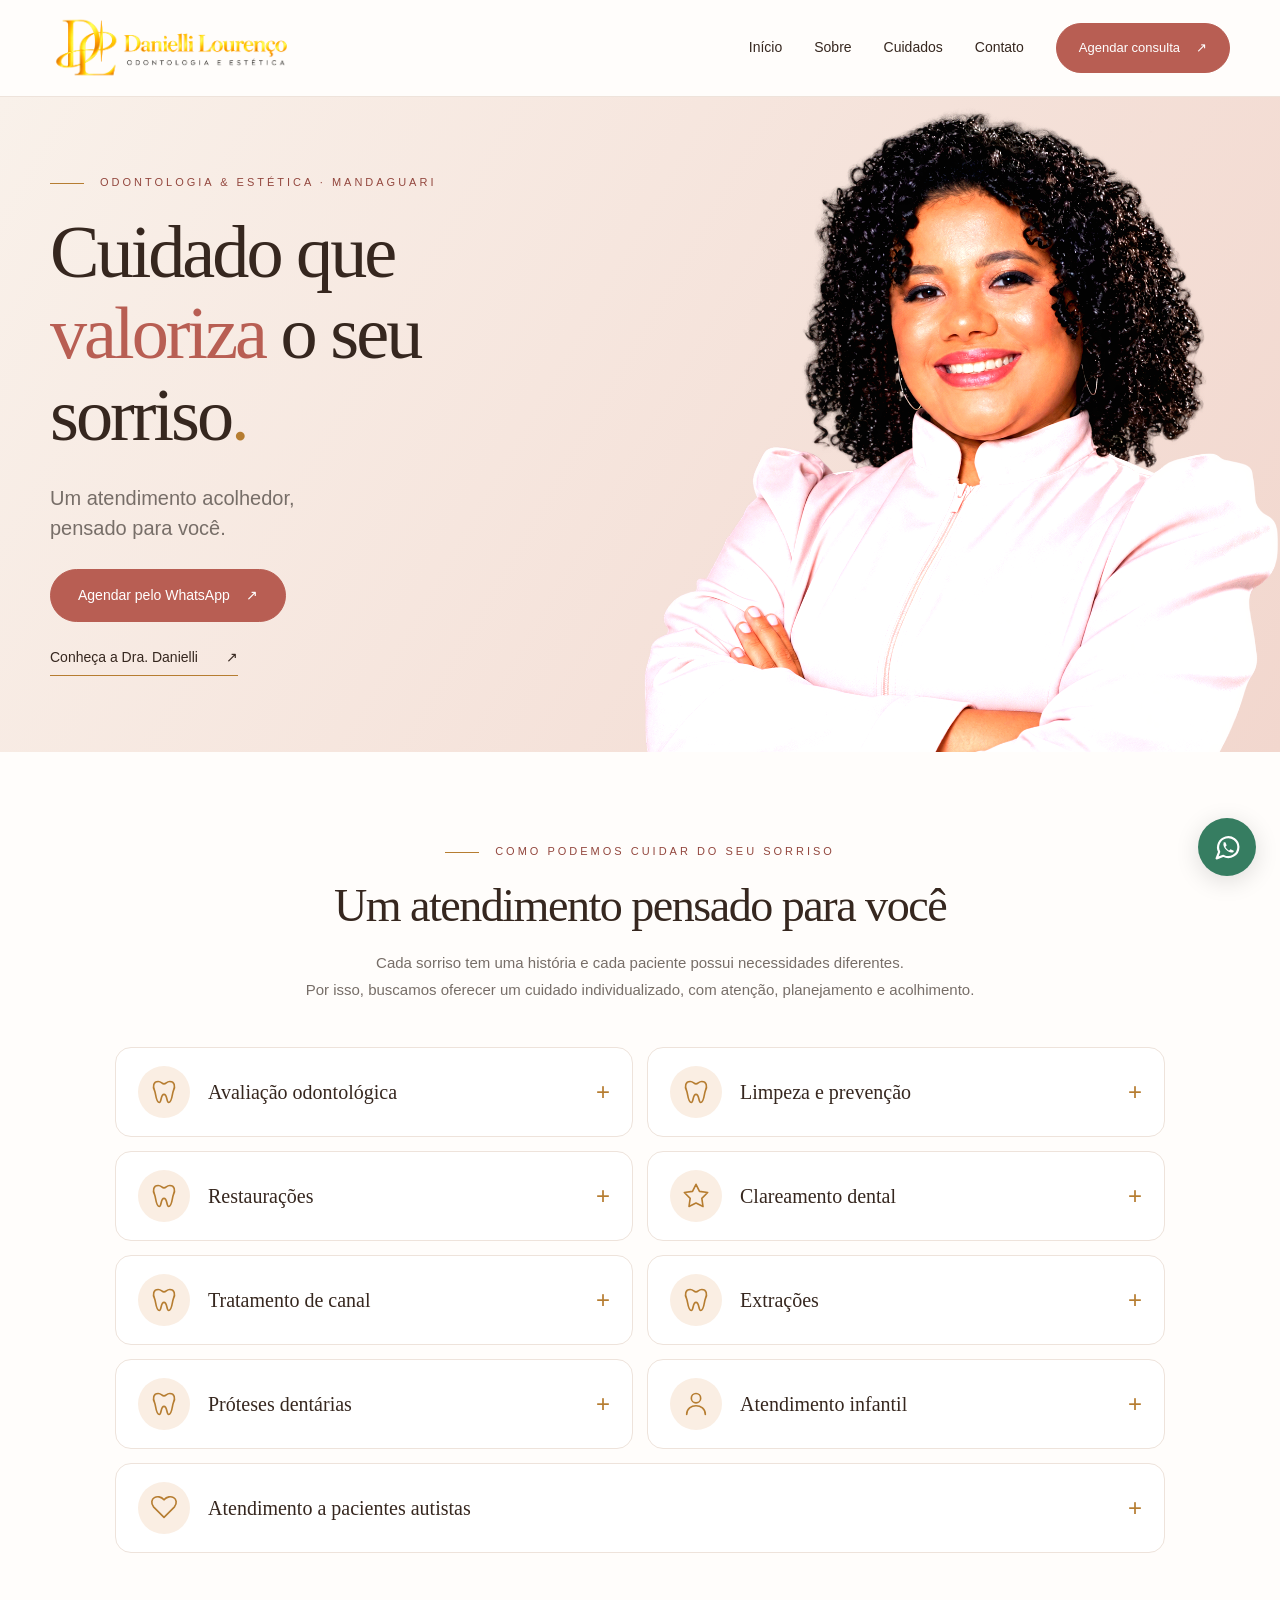
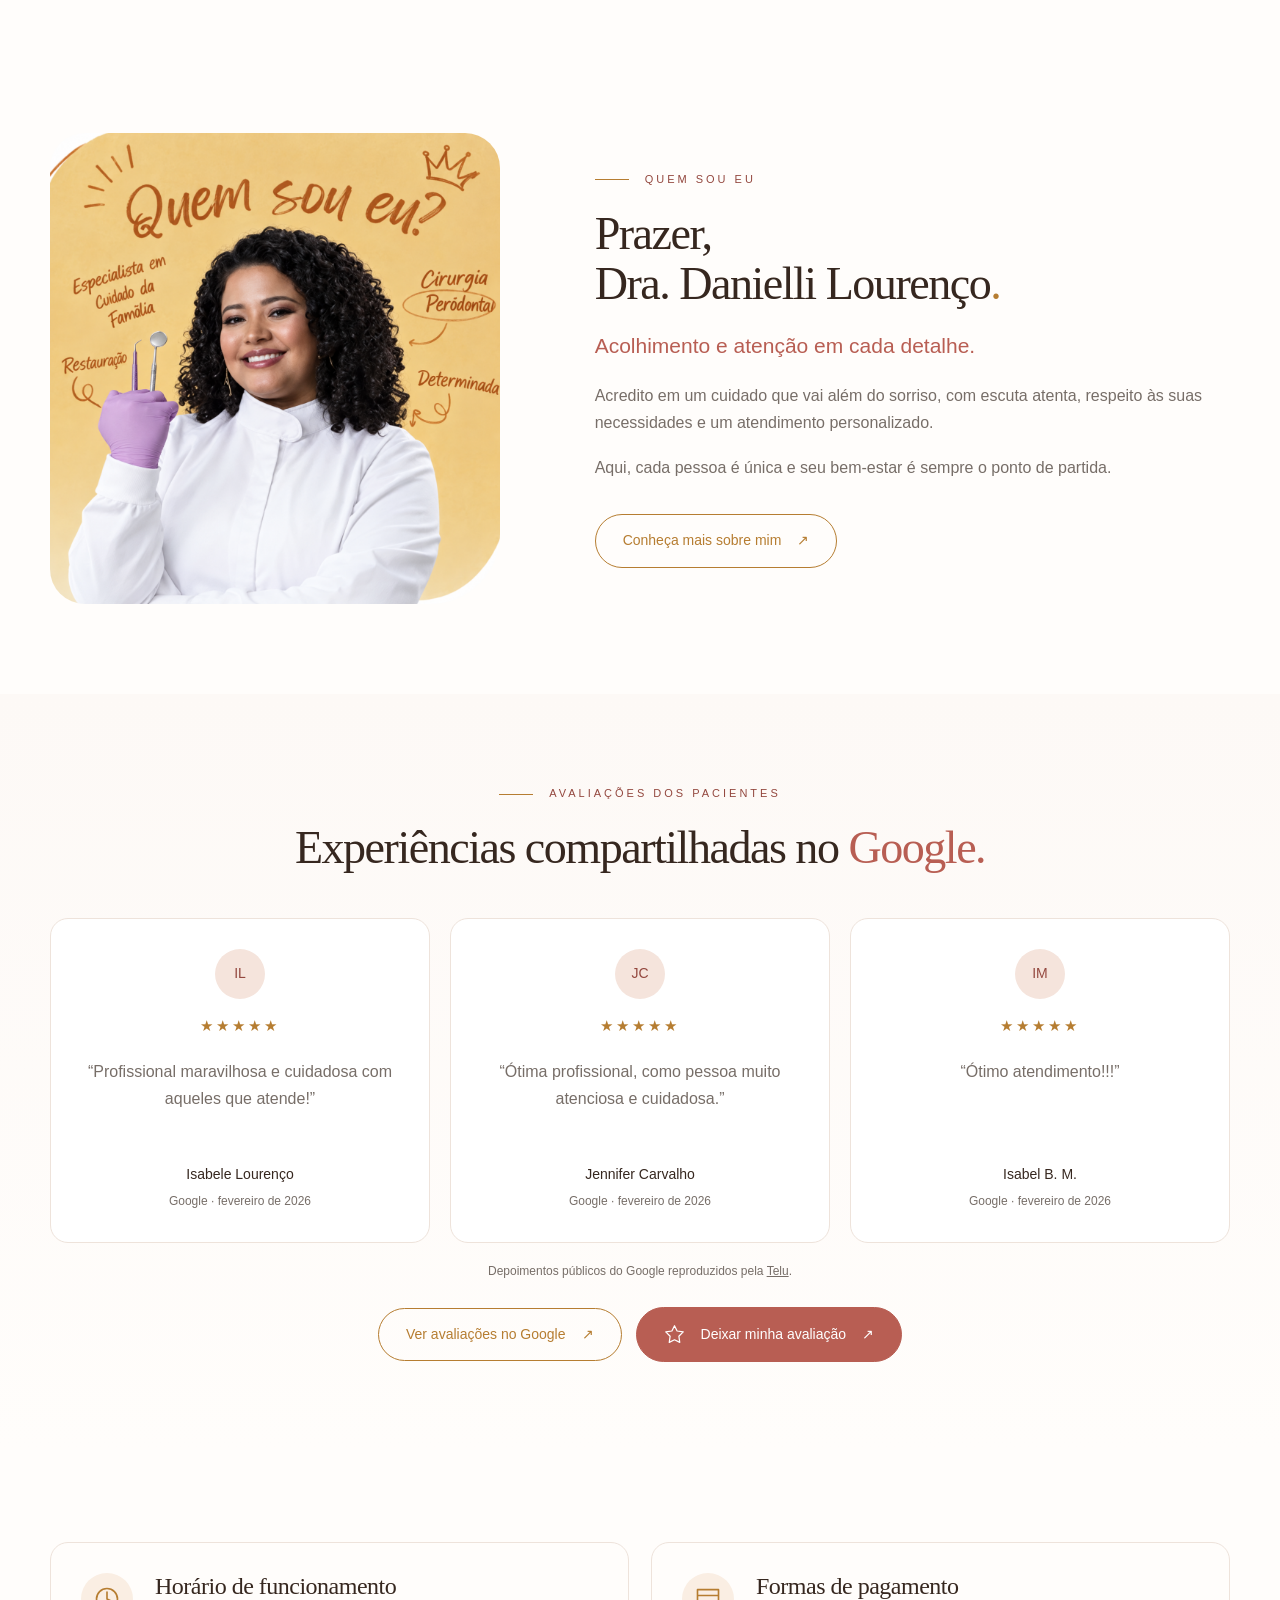
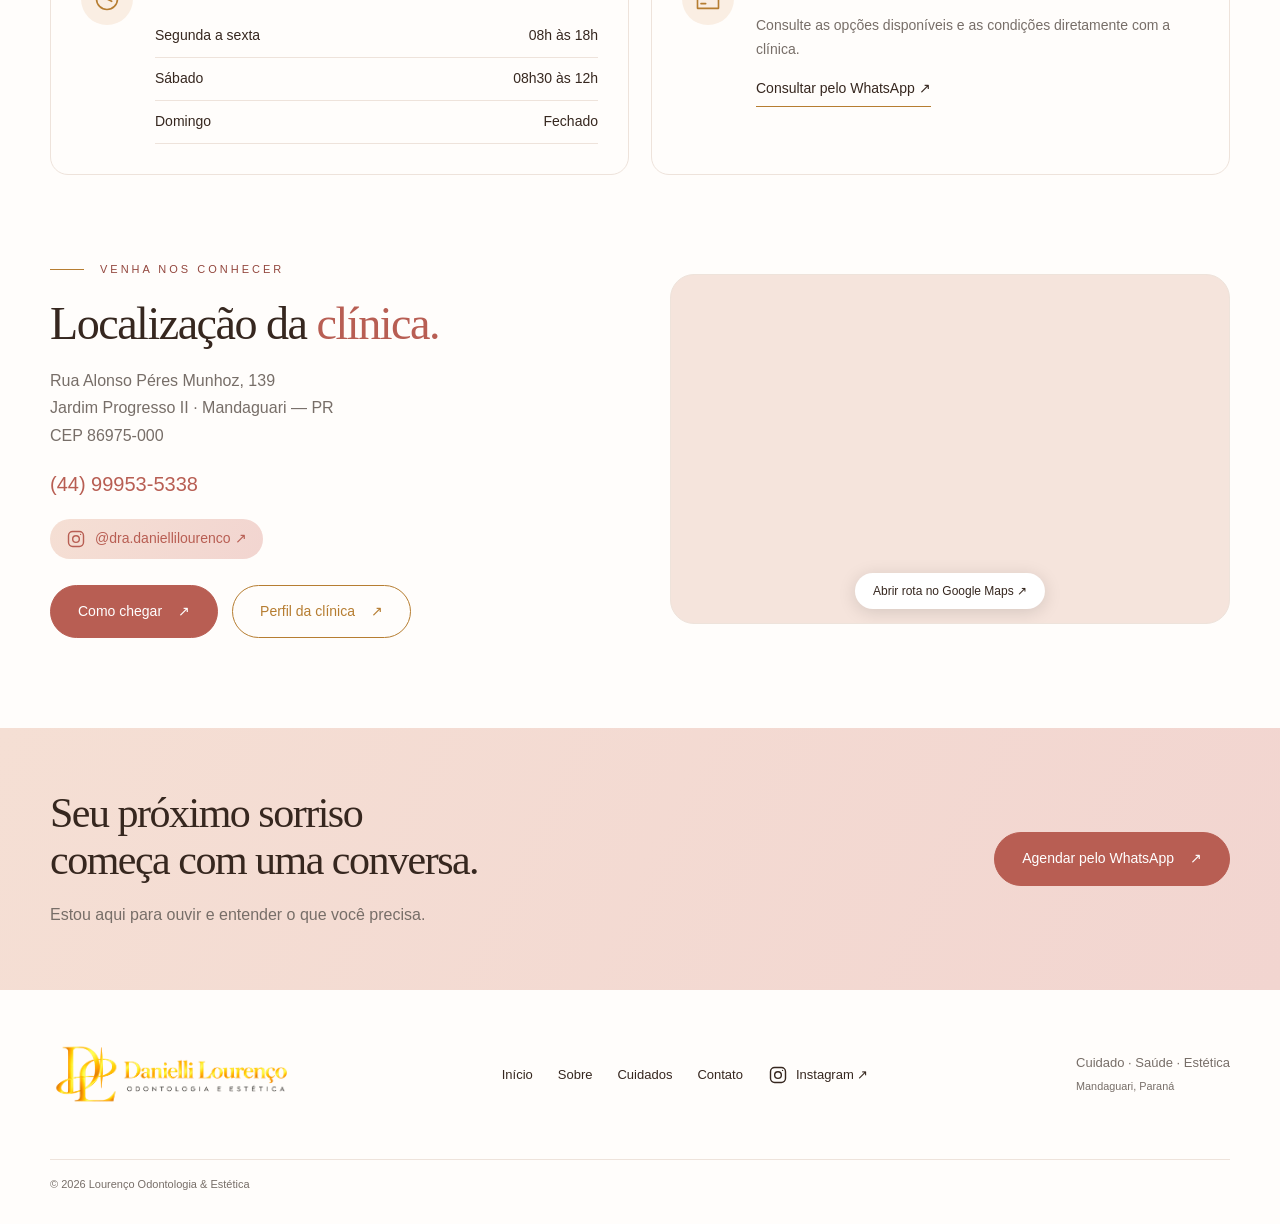
==== lourenco-odontologia/index.html @ 4a336d5f "primeiro commit" ====
<!doctype html><html lang="pt-BR"><head><meta charset="UTF-8"><meta name="viewport" content="width=device-width, initial-scale=1"><meta name="theme-color" content="#b85e53"><title>Lourenço Odontologia & Estética | Dra. Danielli — Mandaguari</title><meta name="description" content="Conheça a Dra. Danielli Lourenço e os cuidados da Lourenço Odontologia & Estética em Mandaguari. Agende sua consulta pelo WhatsApp."><link rel="icon" href="assets/logo.png"><link rel="stylesheet" href="styles.css"><script src="app.js" defer></script></head><body><a class="skip" href="#conteudo">Ir para o conteúdo</a><header class="header"><div class="container header-inner"><a class="brand" href="index.html" aria-label="Lourenço Odontologia — início"><img src="assets/logo.png" width="224" height="52" alt="Danielli Lourenço — Odontologia & Estética"></a><button class="menu-toggle" aria-label="Abrir menu" aria-expanded="false" aria-controls="nav"><span></span><span></span></button><nav id="nav" aria-label="Principal"><a aria-current=page href="index.html">Início</a><a  href="sobre.html">Sobre</a><a href="index.html#cuidados">Cuidados</a><a href="index.html#contato">Contato</a><a class="button " href="https://wa.me/5544999535338?text=Ol%C3%A1%21%20Gostaria%20de%20agendar%20uma%20consulta." target="_blank" rel="noopener noreferrer">Agendar consulta<span aria-hidden="true">↗</span></a></nav></div></header><main id="conteudo"><section class="hero"><div class="container hero-inner"><div class="hero-copy"><span class="eyebrow">Odontologia & Estética · Mandaguari</span><h1>Cuidado que<br><em>valoriza</em> o seu<br>sorriso<span class="gold">.</span></h1><p>Um atendimento acolhedor,<br>pensado para você.</p><a class="button " href="https://wa.me/5544999535338?text=Ol%C3%A1%21%20Gostaria%20de%20agendar%20uma%20consulta." target="_blank" rel="noopener noreferrer">Agendar pelo WhatsApp<span aria-hidden="true">↗</span></a><a class="text-link" href="sobre.html">Conheça a Dra. Danielli <span>↗</span></a></div><div class="hero-photo"><img src="assets/hero-vivid.png" alt="Dra. Danielli Lourenço sorrindo" width="1240" height="1272" fetchpriority="high"></div></div></section>
<section id="cuidados" class="section container"><div class="section-heading reveal"><span class="eyebrow">Como podemos cuidar do seu sorriso</span><h2>Um atendimento pensado para você</h2><p>Cada sorriso tem uma história e cada paciente possui necessidades diferentes.<br>Por isso, buscamos oferecer um cuidado individualizado, com atenção, planejamento e acolhimento.</p></div><div class="services"><details class="service reveal"><summary><span class="icon"><svg viewBox="0 0 24 24" fill="none" stroke="currentColor" stroke-width="1.4" stroke-linecap="round" stroke-linejoin="round" aria-hidden="true"><path d="M7 3C3 3 2 7 4 11c1 2 1 10 4 10 2 0 1-7 4-7s2 7 4 7c3 0 3-8 4-10 2-4 1-8-3-8-3 0-3 2-5 2S10 3 7 3Z"/></svg></span><span>Avaliação odontológica</span><span class="plus">+</span></summary><div class="service-description"><p>O primeiro passo para conhecer suas necessidades e planejar seu cuidado.</p><a href="https://wa.me/5544999535338?text=Ol%C3%A1%21%20Gostaria%20de%20agendar%20uma%20consulta." target="_blank" rel="noopener noreferrer">Conversar sobre este cuidado ↗</a></div></details><details class="service reveal"><summary><span class="icon"><svg viewBox="0 0 24 24" fill="none" stroke="currentColor" stroke-width="1.4" stroke-linecap="round" stroke-linejoin="round" aria-hidden="true"><path d="M7 3C3 3 2 7 4 11c1 2 1 10 4 10 2 0 1-7 4-7s2 7 4 7c3 0 3-8 4-10 2-4 1-8-3-8-3 0-3 2-5 2S10 3 7 3Z"/></svg></span><span>Limpeza e prevenção</span><span class="plus">+</span></summary><div class="service-description"><p>Atenção à higiene e acompanhamento da saúde bucal.</p><a href="https://wa.me/5544999535338?text=Ol%C3%A1%21%20Gostaria%20de%20agendar%20uma%20consulta." target="_blank" rel="noopener noreferrer">Conversar sobre este cuidado ↗</a></div></details><details class="service reveal"><summary><span class="icon"><svg viewBox="0 0 24 24" fill="none" stroke="currentColor" stroke-width="1.4" stroke-linecap="round" stroke-linejoin="round" aria-hidden="true"><path d="M7 3C3 3 2 7 4 11c1 2 1 10 4 10 2 0 1-7 4-7s2 7 4 7c3 0 3-8 4-10 2-4 1-8-3-8-3 0-3 2-5 2S10 3 7 3Z"/></svg></span><span>Restaurações</span><span class="plus">+</span></summary><div class="service-description"><p>Cuidado para recuperar a estrutura e a função dos dentes.</p><a href="https://wa.me/5544999535338?text=Ol%C3%A1%21%20Gostaria%20de%20agendar%20uma%20consulta." target="_blank" rel="noopener noreferrer">Conversar sobre este cuidado ↗</a></div></details><details class="service reveal"><summary><span class="icon"><svg viewBox="0 0 24 24" fill="none" stroke="currentColor" stroke-width="1.4" stroke-linecap="round" stroke-linejoin="round" aria-hidden="true"><path d="m12 2 3 6 7 1-5 5 1 7-6-3-6 3 1-7-5-5 7-1Z"/></svg></span><span>Clareamento dental</span><span class="plus">+</span></summary><div class="service-description"><p>Avaliação individual para planejar o cuidado estético do sorriso.</p><a href="https://wa.me/5544999535338?text=Ol%C3%A1%21%20Gostaria%20de%20agendar%20uma%20consulta." target="_blank" rel="noopener noreferrer">Conversar sobre este cuidado ↗</a></div></details><details class="service reveal"><summary><span class="icon"><svg viewBox="0 0 24 24" fill="none" stroke="currentColor" stroke-width="1.4" stroke-linecap="round" stroke-linejoin="round" aria-hidden="true"><path d="M7 3C3 3 2 7 4 11c1 2 1 10 4 10 2 0 1-7 4-7s2 7 4 7c3 0 3-8 4-10 2-4 1-8-3-8-3 0-3 2-5 2S10 3 7 3Z"/></svg></span><span>Tratamento de canal</span><span class="plus">+</span></summary><div class="service-description"><p>Avaliação e tratamento de acordo com as necessidades de cada dente.</p><a href="https://wa.me/5544999535338?text=Ol%C3%A1%21%20Gostaria%20de%20agendar%20uma%20consulta." target="_blank" rel="noopener noreferrer">Conversar sobre este cuidado ↗</a></div></details><details class="service reveal"><summary><span class="icon"><svg viewBox="0 0 24 24" fill="none" stroke="currentColor" stroke-width="1.4" stroke-linecap="round" stroke-linejoin="round" aria-hidden="true"><path d="M7 3C3 3 2 7 4 11c1 2 1 10 4 10 2 0 1-7 4-7s2 7 4 7c3 0 3-8 4-10 2-4 1-8-3-8-3 0-3 2-5 2S10 3 7 3Z"/></svg></span><span>Extrações</span><span class="plus">+</span></summary><div class="service-description"><p>Planejamento e orientação para os casos que precisam de extração.</p><a href="https://wa.me/5544999535338?text=Ol%C3%A1%21%20Gostaria%20de%20agendar%20uma%20consulta." target="_blank" rel="noopener noreferrer">Conversar sobre este cuidado ↗</a></div></details><details class="service reveal"><summary><span class="icon"><svg viewBox="0 0 24 24" fill="none" stroke="currentColor" stroke-width="1.4" stroke-linecap="round" stroke-linejoin="round" aria-hidden="true"><path d="M7 3C3 3 2 7 4 11c1 2 1 10 4 10 2 0 1-7 4-7s2 7 4 7c3 0 3-8 4-10 2-4 1-8-3-8-3 0-3 2-5 2S10 3 7 3Z"/></svg></span><span>Próteses dentárias</span><span class="plus">+</span></summary><div class="service-description"><p>Planejamento para recuperar função e sorriso.</p><a href="https://wa.me/5544999535338?text=Ol%C3%A1%21%20Gostaria%20de%20agendar%20uma%20consulta." target="_blank" rel="noopener noreferrer">Conversar sobre este cuidado ↗</a></div></details><details class="service reveal"><summary><span class="icon"><svg viewBox="0 0 24 24" fill="none" stroke="currentColor" stroke-width="1.4" stroke-linecap="round" stroke-linejoin="round" aria-hidden="true"><path d="M12 3a4 4 0 1 0 0 8 4 4 0 0 0 0-8ZM4 21c0-10 16-10 16 0"/></svg></span><span>Atendimento infantil</span><span class="plus">+</span></summary><div class="service-description"><p>Acolhimento e prevenção desde os primeiros cuidados.</p><a href="https://wa.me/5544999535338?text=Ol%C3%A1%21%20Gostaria%20de%20agendar%20uma%20consulta." target="_blank" rel="noopener noreferrer">Conversar sobre este cuidado ↗</a></div></details><details class="service reveal"><summary><span class="icon"><svg viewBox="0 0 24 24" fill="none" stroke="currentColor" stroke-width="1.4" stroke-linecap="round" stroke-linejoin="round" aria-hidden="true"><path d="M12 20 3 11C-2 4 7-1 12 5c5-6 14-1 9 6Z"/></svg></span><span>Atendimento a pacientes autistas</span><span class="plus">+</span></summary><div class="service-description"><p>Atendimento individualizado, respeitando necessidades e particularidades.</p><a href="https://wa.me/5544999535338?text=Ol%C3%A1%21%20Gostaria%20de%20agendar%20uma%20consulta." target="_blank" rel="noopener noreferrer">Conversar sobre este cuidado ↗</a></div></details></div></section>
<section class="section about-preview container"><div class="portrait reveal"><img src="assets/Sobre.png" alt="Dra. Danielli em jaleco branco" width="282" height="295" loading="lazy"></div><div class="reveal"><span class="eyebrow">Quem sou eu</span><h2>Prazer,<br>Dra. Danielli Lourenço<span class="gold">.</span></h2><p class="accent">Acolhimento e atenção em cada detalhe.</p><p>Acredito em um cuidado que vai além do sorriso, com escuta atenta, respeito às suas necessidades e um atendimento personalizado.</p><p>Aqui, cada pessoa é única e seu bem-estar é sempre o ponto de partida.</p><a class="button outline" href="sobre.html">Conheça mais sobre mim<span aria-hidden="true">↗</span></a></div></section>
<section class="section reviews-section"><div class="container"><div class="section-heading reveal"><span class="eyebrow">Avaliações dos pacientes</span><h2>Experiências compartilhadas no <em>Google.</em></h2></div><div class="reviews"><article class="review reveal"><span class="avatar">IL</span><div class="stars" aria-label="5 de 5 estrelas">★★★★★</div><blockquote>“Profissional maravilhosa e cuidadosa com aqueles que atende!”</blockquote><strong>Isabele Lourenço</strong><small>Google · fevereiro de 2026</small></article><article class="review reveal"><span class="avatar">JC</span><div class="stars" aria-label="5 de 5 estrelas">★★★★★</div><blockquote>“Ótima profissional, como pessoa muito atenciosa e cuidadosa.”</blockquote><strong>Jennifer Carvalho</strong><small>Google · fevereiro de 2026</small></article><article class="review reveal"><span class="avatar">IM</span><div class="stars" aria-label="5 de 5 estrelas">★★★★★</div><blockquote>“Ótimo atendimento!!!”</blockquote><strong>Isabel B. M.</strong><small>Google · fevereiro de 2026</small></article></div><p class="review-source">Depoimentos públicos do Google reproduzidos pela <a href="https://telu.app/ranking/br/saude/dentistas/mandaguari/jardim-progresso-ii/dra-danielli-lourenco-or-lourenco-odontologia-and-estetica" target="_blank" rel="noopener noreferrer">Telu</a>.</p><div class="actions centered reveal"><a class="button outline" href="https://share.google/nvGxFgw89NisVqPMQ" target="_blank" rel="noopener noreferrer">Ver avaliações no Google<span aria-hidden="true">↗</span></a><button class="button" id="review-button"><svg viewBox="0 0 24 24" fill="none" stroke="currentColor" stroke-width="1.4" stroke-linecap="round" stroke-linejoin="round" aria-hidden="true"><path d="m12 2 3 6 7 1-5 5 1 7-6-3-6 3 1-7-5-5 7-1Z"/></svg> Deixar minha avaliação <span>↗</span></button></div></div></section>
<section class="section container" id="contato"><div class="info-grid"><article class="info-card reveal"><span class="icon"><svg viewBox="0 0 24 24" fill="none" stroke="currentColor" stroke-width="1.4" stroke-linecap="round" stroke-linejoin="round" aria-hidden="true"><path d="M12 3a9 9 0 1 0 0 18 9 9 0 0 0 0-18Zm0 3v6l4 2"/></svg></span><div><h3>Horário de funcionamento</h3><dl><div><dt>Segunda a sexta</dt><dd>08h às 18h</dd></div><div><dt>Sábado</dt><dd>08h30 às 12h</dd></div><div><dt>Domingo</dt><dd>Fechado</dd></div></dl></div></article><article class="info-card reveal"><span class="icon"><svg viewBox="0 0 24 24" fill="none" stroke="currentColor" stroke-width="1.4" stroke-linecap="round" stroke-linejoin="round" aria-hidden="true"><path d="M3 4h18v16H3ZM3 9h18M6 16h4"/></svg></span><div><h3>Formas de pagamento</h3><p>Consulte as opções disponíveis e as condições diretamente com a clínica.</p><a class="text-link" href="https://wa.me/5544999535338?text=Ol%C3%A1%21%20Gostaria%20de%20agendar%20uma%20consulta." target="_blank" rel="noopener noreferrer">Consultar pelo WhatsApp ↗</a></div></article></div><div class="location"><div class="reveal"><span class="eyebrow">Venha nos conhecer</span><h2>Localização da <em>clínica.</em></h2><p>Rua Alonso Péres Munhoz, 139<br>Jardim Progresso II · Mandaguari — PR<br>CEP 86975-000</p><a class="phone" href="tel:+5544999535338">(44) 99953-5338</a><a class="text-link" href="https://www.instagram.com/dra.daniellilourenco/" target="_blank" rel="noopener noreferrer"><svg class="instagram-icon" viewBox="0 0 24 24" fill="none" stroke="currentColor" stroke-width="1.7" aria-hidden="true"><rect x="3" y="3" width="18" height="18" rx="5"/><circle cx="12" cy="12" r="4"/><circle cx="17.5" cy="6.5" r=".8" fill="currentColor" stroke="none"/></svg>@dra.daniellilourenco ↗</a><div class="actions"><a class="button " href="https://www.google.com/maps/dir/?api=1&destination=Rua%20Alonso%20P%C3%A9res%20Munhoz%2C%20139%2C%20Jardim%20Progresso%20II%2C%20Mandaguari%20PR" target="_blank" rel="noopener noreferrer">Como chegar<span aria-hidden="true">↗</span></a><a class="button outline" href="https://share.google/nvGxFgw89NisVqPMQ" target="_blank" rel="noopener noreferrer">Perfil da clínica<span aria-hidden="true">↗</span></a></div></div><div class="map reveal"><iframe title="Mapa da Lourenço Odontologia em Mandaguari" src="https://maps.google.com/maps?q=Rua%20Alonso%20P%C3%A9res%20Munhoz%2C%20139%2C%20Jardim%20Progresso%20II%2C%20Mandaguari%20PR&output=embed" loading="lazy" referrerpolicy="no-referrer-when-downgrade" allowfullscreen></iframe><a class="map-fallback" href="https://www.google.com/maps/dir/?api=1&destination=Rua%20Alonso%20P%C3%A9res%20Munhoz%2C%20139%2C%20Jardim%20Progresso%20II%2C%20Mandaguari%20PR" target="_blank" rel="noopener noreferrer">Abrir rota no Google Maps ↗</a></div></div></section><section class="cta"><div class="container reveal"><div><h2>Seu próximo sorriso<br>começa com uma conversa.</h2><p>Estou aqui para ouvir e entender o que você precisa.</p></div><div class="actions"><a class="button " href="https://wa.me/5544999535338?text=Ol%C3%A1%21%20Gostaria%20de%20agendar%20uma%20consulta." target="_blank" rel="noopener noreferrer">Agendar pelo WhatsApp<span aria-hidden="true">↗</span></a></div></div></section></main><footer><div class="container footer-inner"><a class="brand" href="index.html" aria-label="Lourenço Odontologia — início"><img src="assets/logo.png" width="224" height="52" alt="Danielli Lourenço — Odontologia & Estética"></a><div><a href="index.html">Início</a><a href="sobre.html">Sobre</a><a href="index.html#cuidados">Cuidados</a><a href="index.html#contato">Contato</a><a href="https://www.instagram.com/dra.daniellilourenco/" target="_blank" rel="noopener noreferrer" aria-label="Instagram da Dra. Danielli Lourenço"><svg class="instagram-icon" viewBox="0 0 24 24" fill="none" stroke="currentColor" stroke-width="1.7" aria-hidden="true"><rect x="3" y="3" width="18" height="18" rx="5"/><circle cx="12" cy="12" r="4"/><circle cx="17.5" cy="6.5" r=".8" fill="currentColor" stroke="none"/></svg>Instagram ↗</a></div><p>Cuidado · Saúde · Estética<br><small>Mandaguari, Paraná</small></p></div><div class="container copyright">© 2026 Lourenço Odontologia & Estética</div></footer><a class="floating-wa" href="https://wa.me/5544999535338?text=Ol%C3%A1%21%20Gostaria%20de%20agendar%20uma%20consulta." target="_blank" rel="noopener noreferrer" aria-label="Conversar pelo WhatsApp"><svg viewBox="0 0 24 24" fill="none" stroke="currentColor" stroke-width="1.8" stroke-linecap="round" stroke-linejoin="round" aria-hidden="true"><path d="M21 11.5a8.4 8.4 0 0 1-12.4 7.4L3 21l2.1-5.4A8.4 8.4 0 1 1 21 11.5Z"/><path d="M8.5 8.2c.2-.5.5-.6.8-.6h.6c.2 0 .4.1.5.4l.8 1.9c.1.2.1.4-.1.6l-.6.7c-.2.2-.2.4-.1.6.6 1.1 1.5 2 2.6 2.6.2.1.4.1.6-.1l.7-.6c.2-.2.4-.2.6-.1l1.9.8c.3.1.4.3.4.5 0 .3-.1.8-.6 1-.5.3-1.4.4-2.3.1-1-.3-2.2-.9-3.4-2.1-1.2-1.2-1.8-2.4-2.1-3.4-.3-.9-.2-1.8.1-2.3Z" fill="currentColor" stroke="none"/></svg></a><dialog id="lightbox"><button class="close" aria-label="Fechar imagem">×</button><img alt=""><p></p></dialog><dialog id="review-dialog"><button class="close" aria-label="Fechar">×</button><span class="eyebrow">Sua opinião importa</span><h2>Como foi seu atendimento?</h2><p>Abra o perfil da clínica no Google e selecione <strong>“Avaliar”</strong> para escolher as estrelas e escrever seu comentário.</p><a class="button " href="https://share.google/nvGxFgw89NisVqPMQ" target="_blank" rel="noopener noreferrer">Abrir perfil no Google<span aria-hidden="true">↗</span></a><p class="small">O Google poderá pedir que você entre na sua conta.</p></dialog></body></html>
---- lourenco-odontologia/styles.css ----
:root{--paper:#fffdfb;--ink:#36271f;--muted:#776e68;--rose:#b85e53;--rose-dark:#93473e;--gold:#b67d31;--line:#eee3db;--blush:#f5e4dc;--serif:Georgia,'Times New Roman',serif}*{box-sizing:border-box}html{scroll-behavior:smooth;scroll-padding-top:110px}body{margin:0;background:var(--paper);color:var(--ink);font-family:Arial,Helvetica,sans-serif;line-height:1.7}body.locked{overflow:hidden}img{display:block;max-width:100%}a{color:inherit;text-decoration:none}button{font:inherit;color:inherit;cursor:pointer}button,a{-webkit-tap-highlight-color:transparent}button:focus-visible,a:focus-visible,summary:focus-visible{outline:3px solid var(--gold);outline-offset:5px}h1,h2,h3,p{margin:0}h1,h2,h3{font-family:var(--serif);font-weight:400;line-height:1.1}h1{font-size:clamp(45px,5.8vw,82px);letter-spacing:-3px}h2{font-size:clamp(32px,3.6vw,49px);letter-spacing:-1.5px}h3{font-size:25px;letter-spacing:-.5px}p{color:var(--muted);margin:18px 0}em{font-style:normal;color:var(--rose)}.gold{color:var(--gold)}.container{width:min(1180px,calc(100% - 80px));margin:auto}.section{padding-top:90px;padding-bottom:90px}.header{position:sticky;top:0;z-index:30;background:rgba(255,253,251,.97);border-bottom:1px solid var(--line)}.header-inner{display:flex;align-items:center;justify-content:space-between;min-height:96px;gap:24px}.brand{flex-shrink:0}.brand img{width:244px;height:auto;filter:saturate(1.45)contrast(1.12)brightness(1.08)}.header nav{display:flex;align-items:center;gap:32px;font-size:14px}.header nav>a:not(.button){position:relative;padding:10px 0}.header nav>a[aria-current]:after{content:'';position:absolute;bottom:0;left:0;right:0;height:2px;background:var(--gold)}.header .button{padding:12px 22px;font-size:13px}.menu-toggle{display:none}.button{display:inline-flex;align-items:center;justify-content:center;gap:16px;background:var(--rose);border:1px solid var(--rose);color:white;border-radius:100px;padding:16px 27px;font-size:14px;line-height:1.4;transition:background .25s,transform .25s,box-shadow .25s;text-align:center;min-height:50px}.button:hover{background:var(--rose-dark);transform:translateY(-3px);box-shadow:0 8px 20px #93473e20}.button.outline{color:var(--gold);background:transparent;border-color:var(--gold)}.button.outline:hover{background:#f8eee5}.button svg{width:21px;height:21px}.eyebrow{display:block;color:var(--rose-dark);font-size:11px;text-transform:uppercase;letter-spacing:3px;font-weight:500;margin-bottom:20px}.eyebrow:before{content:'';display:inline-block;width:34px;height:1px;background:var(--gold);vertical-align:middle;margin-right:16px}.hero{background:linear-gradient(120deg,#f9f1ea,#f2d7ce);overflow:hidden}.hero-inner{display:grid;grid-template-columns:1fr 1fr;align-items:center;min-height:620px}.hero-copy{padding:65px 0;position:relative;z-index:1}.hero-copy p{font-size:20px;line-height:1.5;margin:26px 0}.hero-photo{align-self:stretch;display:flex;align-items:flex-end;margin-right:-50px}.hero-photo img{width:100%;height:100%;object-fit:cover;object-position:center;mix-blend-mode:normal;filter:saturate(1.38)contrast(1.16)brightness(1.12)}.text-link{display:block;width:fit-content;font-size:14px;margin-top:24px;padding-bottom:5px;border-bottom:1px solid var(--gold)}.text-link span{margin-left:24px}.section-heading{text-align:center;max-width:850px;margin:0 auto 44px}.section-heading p{font-size:15px;line-height:1.8}.services{display:grid;grid-template-columns:1fr 1fr;gap:14px;max-width:1050px;margin:auto}.service{border:1px solid var(--line);border-radius:16px;background:#fff;transition:border-color .25s,box-shadow .25s}.service:last-child{grid-column:1/-1}.service:hover{border-color:#d9b58d;box-shadow:0 8px 22px #78533c09}.service summary{list-style:none;display:flex;align-items:center;gap:18px;padding:18px 22px;cursor:pointer;font-family:var(--serif);font-size:20px;line-height:1.4}.service summary::-webkit-details-marker{display:none}.icon{display:inline-flex;align-items:center;justify-content:center;background:#faeee3;color:var(--gold);width:52px;height:52px;border-radius:50%;flex-shrink:0}.icon svg{width:28px;height:28px}.plus{margin-left:auto;color:var(--gold);font:24px Arial}.service[open] .plus{transform:rotate(45deg)}.service-description{padding:0 24px 22px 92px;font-size:14px}.service-description p{margin:0 0 12px}.service-description a{color:var(--rose);text-decoration:underline}.about-preview{display:grid;grid-template-columns:.85fr 1.15fr;align-items:center;gap:75px}.about-preview p{font-size:16px}.about-preview .accent{color:var(--rose);font-size:21px}.portrait{border-radius:35px 35px 70px 35px;overflow:hidden;max-width:450px;background:#e7c786}.portrait img{width:100%;height:auto}.about-preview .button{margin-top:15px}.reviews-section{background:linear-gradient(#fdf9f6,#fffdfb)}.reviews{display:grid;grid-template-columns:repeat(3,1fr);gap:20px}.review{border:1px solid var(--line);background:#fff;border-radius:18px;padding:30px;text-align:center}.avatar{display:flex;align-items:center;justify-content:center;margin:0 auto 14px;background:var(--blush);color:var(--rose-dark);width:50px;height:50px;border-radius:50%;font-size:14px}.stars{color:var(--gold);letter-spacing:3px;font-size:15px}.review blockquote{font-size:16px;color:var(--muted);margin:20px 0;min-height:82px}.review strong{font-size:14px;font-weight:500}.review small{display:block;color:var(--muted);font-size:12px;margin-top:4px}.review-source{text-align:center;font-size:12px}.review-source a{text-decoration:underline}.actions{display:flex;align-items:center;gap:14px;flex-wrap:wrap;margin-top:26px}.centered{justify-content:center}.info-grid{display:grid;grid-template-columns:1fr 1fr;gap:22px;margin-bottom:85px}.info-card{display:flex;align-items:flex-start;gap:22px;padding:30px;border:1px solid var(--line);border-radius:18px}.info-card>div{flex:1}.info-card h3{font-size:24px}.info-card p{font-size:14px;margin:15px 0}.info-card dl{margin:16px 0 0;font-size:14px}.info-card dl>div{display:flex;justify-content:space-between;gap:12px;border-bottom:1px solid var(--line);padding:9px 0}.info-card dd{margin:0}.info-card .text-link{margin-top:12px}.location{display:grid;grid-template-columns:1fr 1fr;align-items:center;gap:60px}.location p{font-size:16px}.phone{color:var(--rose);font-size:20px}.map{height:350px;border-radius:24px;overflow:hidden;position:relative;background:var(--blush);border:1px solid var(--line)}.map iframe{border:0;width:100%;height:100%}.map-fallback{position:absolute;bottom:14px;left:50%;transform:translateX(-50%);background:#fff;padding:8px 18px;font-size:12px;border-radius:100px;white-space:nowrap;box-shadow:0 3px 18px #0002}.cta{background:linear-gradient(115deg,#f5dfd4,#f2d5d0);padding:62px 0}.cta>.container{display:flex;justify-content:space-between;align-items:center;gap:40px}.cta h2{font-size:42px}.cta p{margin-bottom:0}.cta .actions{margin-top:0;flex-shrink:0}.footer-inner{display:flex;align-items:center;justify-content:space-between;gap:30px;padding:44px 0}.footer-inner>div{display:flex;gap:25px;font-size:13px}.footer-inner p{font-size:13px}.copyright{font-size:11px;color:var(--muted);padding:15px 0 30px;border-top:1px solid var(--line)}.floating-wa{position:fixed;right:24px;bottom:24px;z-index:25;display:flex;align-items:center;justify-content:center;width:58px;height:58px;background:#367d61;color:#fff;border-radius:50%;box-shadow:0 5px 24px #0002;transition:transform .25s}.floating-wa:hover{transform:translateY(-4px)}.floating-wa svg{width:29px;height:29px}.about-title{background:linear-gradient(115deg,#fbf6ef,#f6e3da);padding:34px 0 50px}.breadcrumb{display:flex;gap:15px;font-size:12px;color:var(--muted);margin-bottom:34px}.about-title h1{font-size:clamp(44px,5.3vw,73px)}.values{display:grid;grid-template-columns:repeat(3,1fr);gap:20px;margin-top:60px}.value{padding:30px;border:1px solid var(--line);border-radius:16px}.value h3{margin-top:18px;font-size:28px}.value p{font-size:15px;margin-bottom:0}.gallery-section{background:#fcf7f2}.gallery{display:grid;grid-template-columns:repeat(3,1fr);gap:22px}.photo-card{border:0;background:#f6eee8;box-shadow:0 8px 30px #5c372b09;border-radius:17px;overflow:hidden;padding:0;text-align:left;transition:transform .3s,box-shadow .3s}.photo-card:hover{transform:translateY(-6px);box-shadow:0 14px 30px #5c372b09}.photo-card img{display:block;width:100%;height:280px;object-fit:cover;filter:saturate(1.18)contrast(1.06)brightness(1.04);background:#f4e7dd;transition:transform .55s ease}.photo-card:last-child img{object-fit:contain;background:#966630}.photo-card>span{display:flex;align-items:center;justify-content:space-between;padding:20px;font-family:var(--serif);font-size:23px}.photo-card>span>span{color:var(--gold)}.statement{display:flex;align-items:center;gap:30px;border-radius:18px;background:#f7ece3;padding:30px;margin-top:30px}.statement p{font:24px/1.5 var(--serif);margin:0;color:var(--ink)}.closing-quote{font:italic 28px/1.5 var(--serif);text-align:center;margin:45px 0 0;color:var(--ink)}dialog{border:1px solid var(--line);padding:42px;border-radius:24px;max-width:min(560px,calc(100% - 32px));max-height:90dvh;overflow:auto;color:var(--ink);background:var(--paper)}dialog::backdrop{background:#211914bd;backdrop-filter:blur(5px)}dialog .close{position:absolute;right:12px;top:8px;border:0;background:transparent;font-size:30px;width:40px;height:40px}dialog h2{font-size:34px}.small{font-size:12px}#lightbox{max-width:min(900px,calc(100% - 32px));padding:45px 20px 15px}#lightbox img{max-height:72dvh;object-fit:contain;margin:auto}#lightbox p{text-align:center;margin:12px 0}.skip{position:fixed;left:20px;top:-100px;background:white;z-index:100;padding:10px}.skip:focus{top:10px}.reveal{opacity:1;transform:none}.motion .reveal:not(.visible){opacity:0;transform:translateY(22px)}.motion .reveal{transition:opacity .7s ease,transform .7s ease}.motion .reveal.visible{opacity:1;transform:none}
@media(min-width:1400px){.hero-photo{margin-right:-100px}}@media(max-width:1050px){.container{width:calc(100% - 48px)}.header nav{gap:18px}.brand img{width:210px}.header .button{padding:12px 17px}.hero-inner{min-height:530px}h1{letter-spacing:-2px}.hero-photo{margin-right:-24px}.about-preview{gap:40px}.cta>.container{flex-direction:column;align-items:flex-start}.gallery{gap:16px}.photo-card img{height:260px}.photo-card>span{font-size:20px}.info-card{padding:24px;gap:16px}.location{gap:35px}.footer-inner{flex-wrap:wrap}.section{padding-top:65px;padding-bottom:65px}}@media(max-width:780px){.header-inner{min-height:80px}.menu-toggle{display:flex;flex-direction:column;justify-content:center;gap:7px;background:none;border:1px solid var(--line);border-radius:50%;width:44px;height:44px;align-items:center;z-index:32}.menu-toggle span{width:19px;height:1.5px;background:var(--ink);transition:transform .25s}.menu-toggle[aria-expanded=true] span:first-child{transform:translateY(4px) rotate(45deg)}.menu-toggle[aria-expanded=true] span:last-child{transform:translateY(-4px) rotate(-45deg)}.header nav{display:none;position:absolute;top:100%;left:0;width:100%;background:var(--paper);padding:24px;box-shadow:0 18px 30px #0001;flex-direction:column;align-items:stretch;gap:10px}.header nav.open{display:flex}.header nav>a{text-align:center}.hero-inner{grid-template-columns:1fr 1fr;min-height:480px}.hero-copy{padding:45px 0}h1{font-size:49px}.hero-copy .eyebrow{font-size:9px;letter-spacing:1.5px}.hero-copy p{font-size:17px}.hero-copy .button{padding:14px 18px;font-size:12px}.hero-photo img{object-position:58% center}.service summary{font-size:17px;padding:15px;gap:12px}.icon{width:44px;height:44px}.icon svg{width:25px;height:25px}.service-description{padding-left:22px}.reviews{grid-template-columns:1fr}.review{display:grid;grid-template-columns:55px 1fr;column-gap:18px;text-align:left;padding:24px}.review .avatar{grid-row:1/5;margin:0}.review blockquote{min-height:0;margin:10px 0}.info-grid{grid-template-columns:1fr;margin-bottom:55px}.location{grid-template-columns:1fr}.about-preview{gap:30px}.about-preview h2{font-size:32px}.about-preview p{font-size:14px}.values{gap:12px}.value{padding:20px}.value h3{font-size:23px}.value p{font-size:13px}.gallery{grid-template-columns:1fr 1fr}.photo-card:last-child{grid-column:1/-1;width:calc(50% - 8px);justify-self:center}.photo-card img{height:290px}.statement p{font-size:20px}.closing-quote{font-size:24px}.cta h2{font-size:36px}}@media(max-width:540px){.container{width:calc(100% - 36px)}.brand img{width:205px}.hero-inner{display:flex;flex-direction:column;align-items:stretch}.hero-copy{padding:42px 0 30px}.hero-copy h1{font-size:57px;letter-spacing:-2.5px}.hero-copy h1 br:last-of-type{display:none}.hero-photo{margin:0 -18px;height:330px}.hero-photo img{object-fit:cover;object-position:center 24%;mix-blend-mode:normal}.hero-copy .button{font-size:14px;padding:16px 24px}.hero-copy p br{display:none}.hero-copy .eyebrow{font-size:9px;letter-spacing:1.5px}.section{padding-top:52px;padding-bottom:52px}.section-heading{margin-bottom:28px}.section-heading h2{font-size:33px}.section-heading p{font-size:14px}.section-heading p br{display:none}.eyebrow{font-size:9px;letter-spacing:2px}.eyebrow:before{width:22px;margin-right:10px}.services{grid-template-columns:1fr;gap:10px}.service:last-child{grid-column:auto}.service summary{font-size:19px}.about-preview{grid-template-columns:1fr;gap:30px}.portrait{max-width:340px;width:100%;margin:auto}.about-preview h2{font-size:37px}.about-preview p{font-size:15px}.about-preview .accent{font-size:19px}.actions{gap:12px}.centered .button{width:100%}.info-card{padding:22px 18px;gap:14px}.info-card h3{font-size:22px}.info-card dt,.info-card dd{font-size:13px}.location h2{font-size:36px}.map{height:300px}.location .actions .button{font-size:13px;padding:14px 21px}.cta{padding:42px 0}.cta h2{font-size:34px}.cta>.container{gap:25px}.cta .actions{width:100%;align-items:stretch;flex-direction:column}.footer-inner{gap:20px;padding:32px 0;flex-direction:column;align-items:flex-start}.footer-inner>div{gap:24px}.footer-inner p{margin:0}.floating-wa{width:52px;height:52px;right:16px;bottom:16px}.about-title{padding-top:25px;padding-bottom:35px}.about-title h1{font-size:43px;letter-spacing:-1.8px}.breadcrumb{margin-bottom:25px}.values{grid-template-columns:1fr;margin-top:35px}.value{display:grid;grid-template-columns:45px 1fr;gap:12px 18px}.value .icon{grid-row:1/3}.value h3{margin:0;font-size:24px}.value p{margin:0;font-size:14px}.gallery{grid-template-columns:1fr;gap:22px}.photo-card:last-child{grid-column:auto;width:100%}.photo-card img{height:340px}.photo-card:last-child img{height:auto;aspect-ratio:1.07;object-fit:contain}.statement{padding:24px;gap:18px;align-items:flex-start}.statement p{font-size:18px}.closing-quote{font-size:22px}.photo-card>span{font-size:23px}dialog{padding:42px 24px 24px}dialog h2{font-size:30px}}
@media(prefers-reduced-motion:reduce){html{scroll-behavior:auto}*,*:before,*:after{transition:none!important;animation:none!important}.motion .reveal:not(.visible){opacity:1;transform:none}}

.footer-inner>div{flex-wrap:wrap}

/* Interações de navegação e cartões */
.header nav>a:not(.button):after{content:'';position:absolute;bottom:0;left:0;right:auto;width:100%;height:2px;background:var(--gold);transform:scaleX(0);transform-origin:left;transition:transform .28s ease}
.header nav>a[aria-current]:after{transform:scaleX(0)}
.header nav>a:not(.button):hover:after,.header nav>a:not(.button):focus-visible:after{transform:scaleX(1)}
.service,.review,.value,.info-card,.photo-card{transition:transform .35s ease,box-shadow .35s ease,border-color .35s ease}
.service .icon,.value .icon,.info-card .icon{transition:transform .35s ease,background .35s ease}
.instagram-icon{width:20px;height:20px;vertical-align:middle;flex-shrink:0;margin-right:8px}
a:has(.instagram-icon){display:inline-flex;align-items:center}
.hero-photo img{object-fit:contain;object-position:center bottom;mix-blend-mode:normal;height:100%;width:100%}
@media(hover:hover) and (pointer:fine){
.service:hover,.review:hover,.value:hover,.info-card:hover{transform:translateY(-7px);box-shadow:0 14px 32px #7d4e2916;border-color:#d8b78c}
.service:hover .icon,.value:hover .icon,.info-card:hover .icon{transform:rotate(-6deg) scale(1.08);background:#f4dfcd}
.photo-card:hover{transform:translateY(-8px);box-shadow:0 18px 35px #7d4e2920}
.photo-card img{transition:transform .55s ease}.photo-card:hover img{transform:scale(1.025)}
}
@media(max-width:540px){.hero-photo{height:360px;background:linear-gradient(120deg,#fbf5ef,#f4dfd6)}.hero-photo img{object-fit:contain;object-position:center bottom}}
@media(prefers-reduced-motion:reduce){.service:hover,.review:hover,.value:hover,.info-card:hover,.photo-card:hover,.photo-card:hover img,.service:hover .icon,.value:hover .icon,.info-card:hover .icon{transform:none}}

/* Entradas suaves com sequência entre os cartões */
.motion .reveal{transition:opacity .8s cubic-bezier(.2,.7,.2,1) var(--reveal-delay,0ms),transform .8s cubic-bezier(.2,.7,.2,1) var(--reveal-delay,0ms),box-shadow .35s ease,border-color .35s ease}
.motion .reveal:not(.visible){transform:translateY(32px)}
@media(prefers-reduced-motion:reduce){.motion .reveal:not(.visible){transform:none;opacity:1}}

.location a[href^="https://www.instagram.com"]{display:flex;align-items:center;gap:9px;width:fit-content;margin-top:18px;padding:10px 16px;border:0;border-radius:999px;background:linear-gradient(115deg,#f5dfd4,#f2d5d0);color:var(--rose);font-size:14px;line-height:1.4;text-decoration:none;transition:transform .25s,box-shadow .25s}.location a[href^="https://www.instagram.com"] .instagram-icon{margin-right:0}@media(hover:hover) and (pointer:fine){.location a[href^="https://www.instagram.com"]:hover{transform:translateY(-2px);box-shadow:0 7px 18px #d6297633}}
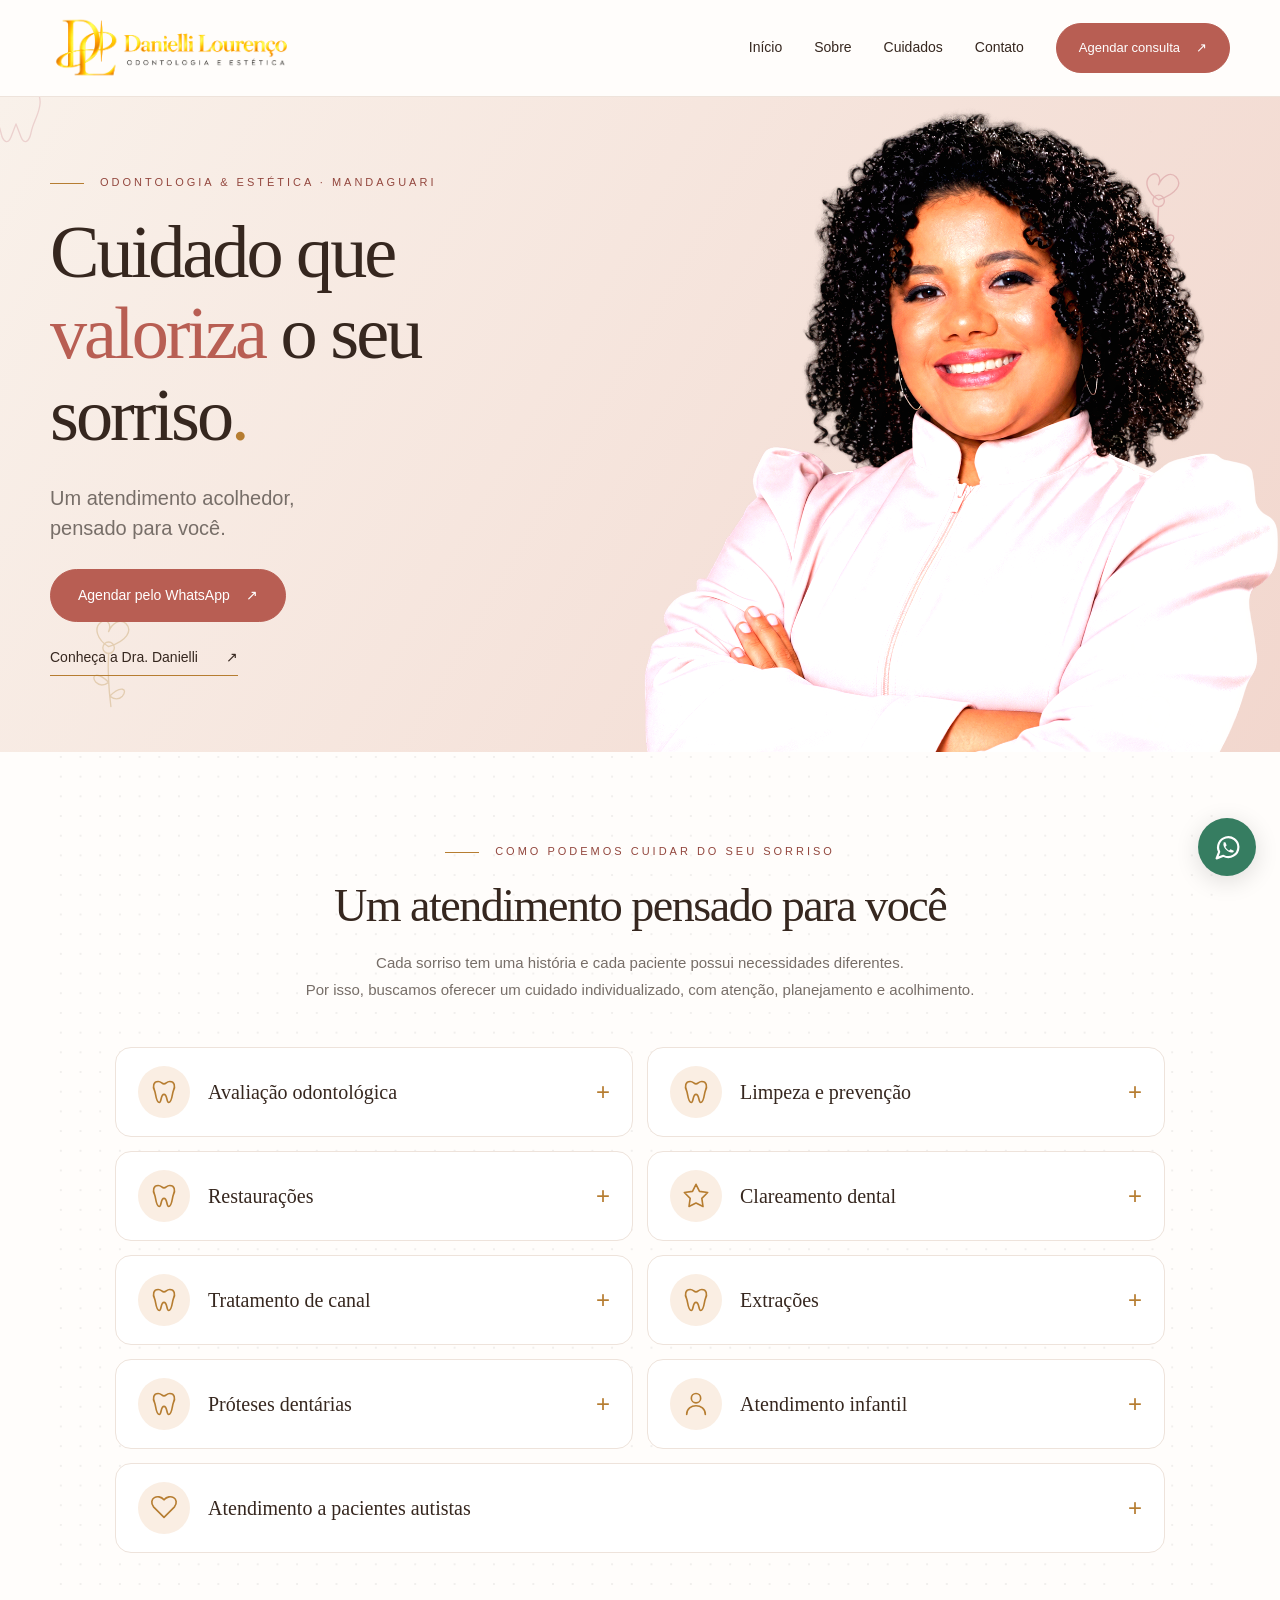
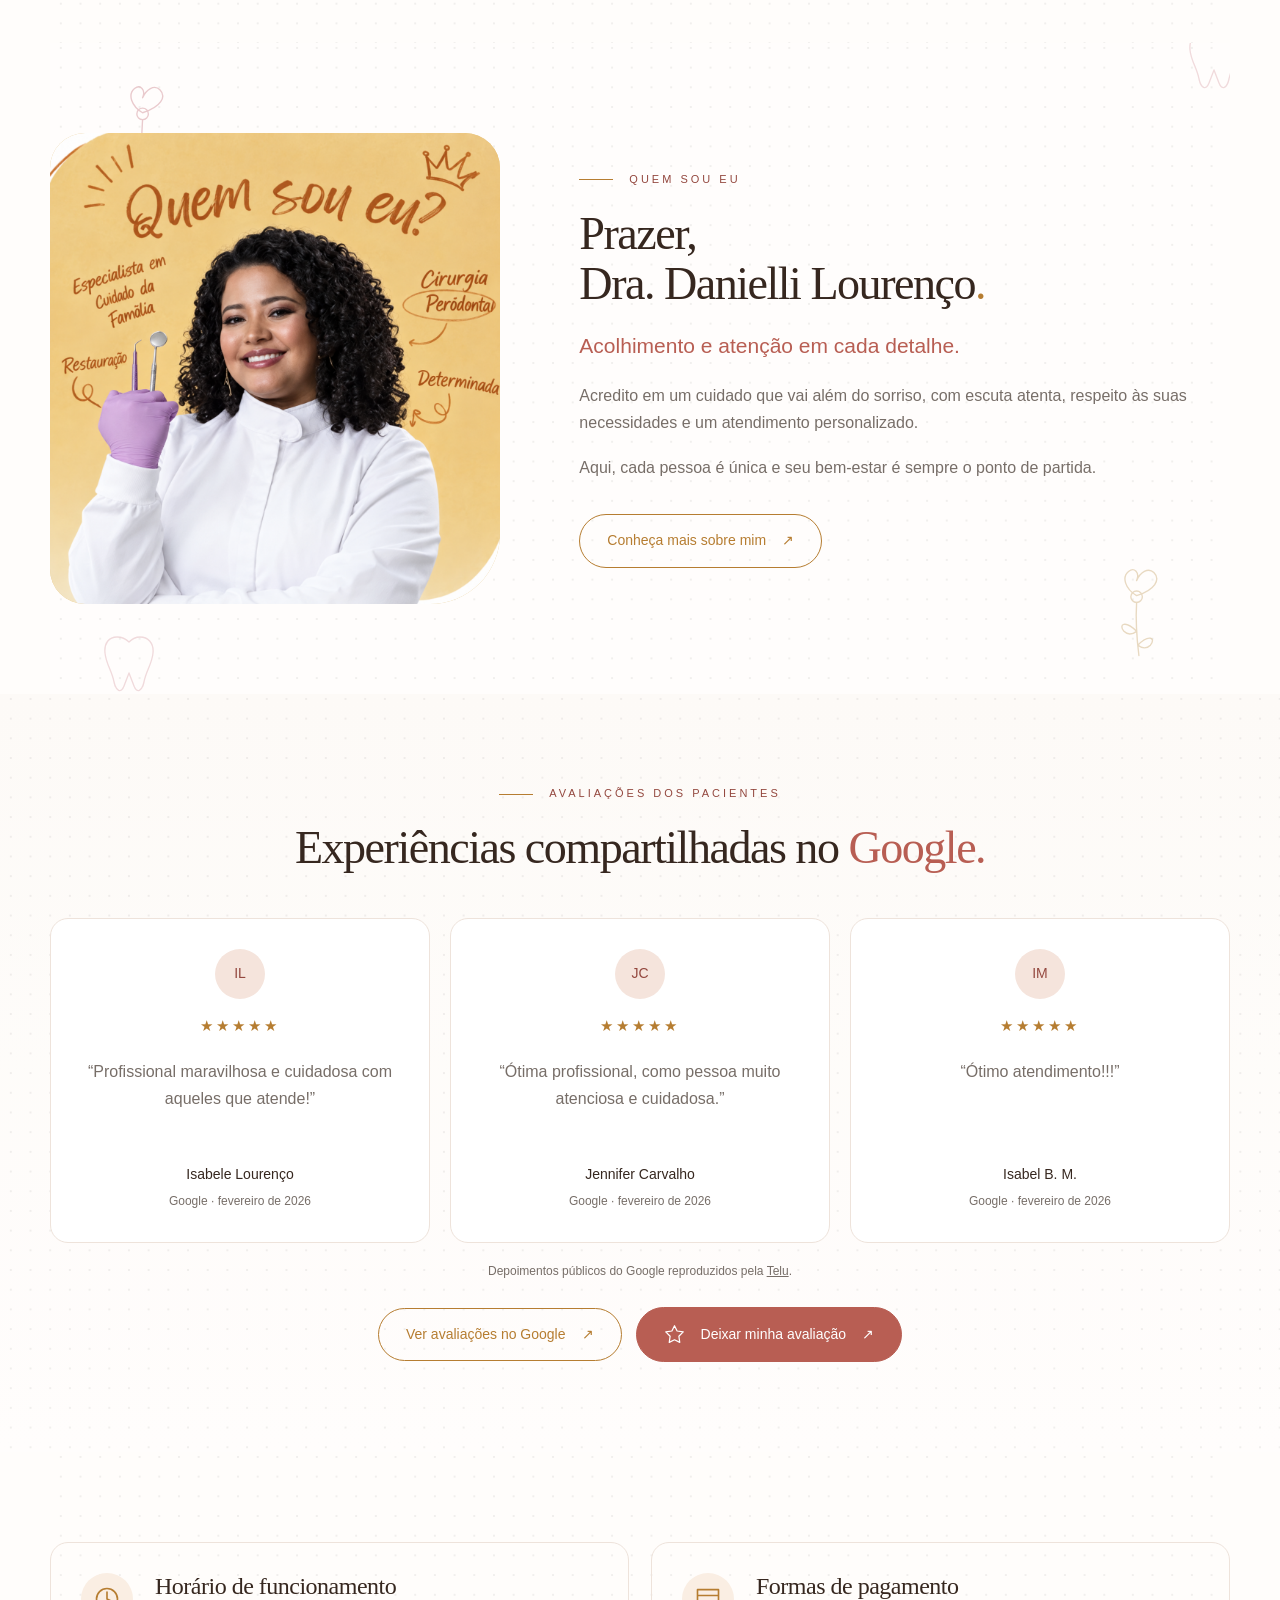
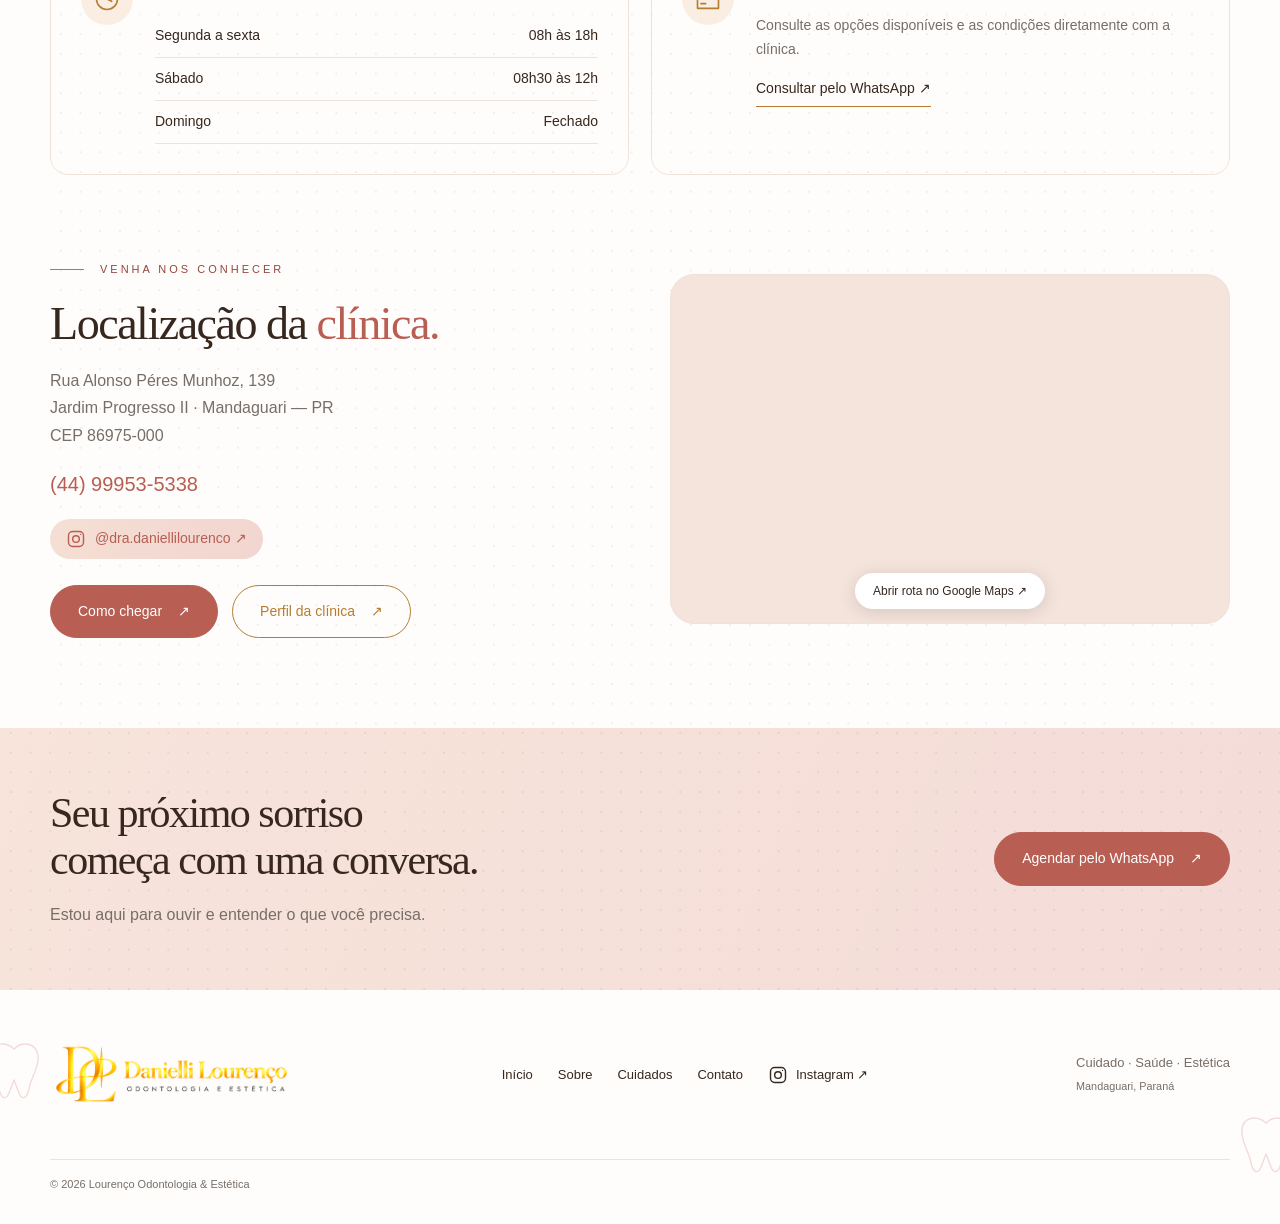
==== commit 8aae747a: "Salva atualizacoes do site" ====
--- a/lourenco-odontologia/index.html
+++ b/lourenco-odontologia/index.html
@@ -1,5 +1,5 @@
-<!doctype html><html lang="pt-BR"><head><meta charset="UTF-8"><meta name="viewport" content="width=device-width, initial-scale=1"><meta name="theme-color" content="#b85e53"><title>Lourenço Odontologia & Estética | Dra. Danielli — Mandaguari</title><meta name="description" content="Conheça a Dra. Danielli Lourenço e os cuidados da Lourenço Odontologia & Estética em Mandaguari. Agende sua consulta pelo WhatsApp."><link rel="icon" href="assets/logo.png"><link rel="stylesheet" href="styles.css"><script src="app.js" defer></script></head><body><a class="skip" href="#conteudo">Ir para o conteúdo</a><header class="header"><div class="container header-inner"><a class="brand" href="index.html" aria-label="Lourenço Odontologia — início"><img src="assets/logo.png" width="224" height="52" alt="Danielli Lourenço — Odontologia & Estética"></a><button class="menu-toggle" aria-label="Abrir menu" aria-expanded="false" aria-controls="nav"><span></span><span></span></button><nav id="nav" aria-label="Principal"><a aria-current=page href="index.html">Início</a><a  href="sobre.html">Sobre</a><a href="index.html#cuidados">Cuidados</a><a href="index.html#contato">Contato</a><a class="button " href="https://wa.me/5544999535338?text=Ol%C3%A1%21%20Gostaria%20de%20agendar%20uma%20consulta." target="_blank" rel="noopener noreferrer">Agendar consulta<span aria-hidden="true">↗</span></a></nav></div></header><main id="conteudo"><section class="hero"><div class="container hero-inner"><div class="hero-copy"><span class="eyebrow">Odontologia & Estética · Mandaguari</span><h1>Cuidado que<br><em>valoriza</em> o seu<br>sorriso<span class="gold">.</span></h1><p>Um atendimento acolhedor,<br>pensado para você.</p><a class="button " href="https://wa.me/5544999535338?text=Ol%C3%A1%21%20Gostaria%20de%20agendar%20uma%20consulta." target="_blank" rel="noopener noreferrer">Agendar pelo WhatsApp<span aria-hidden="true">↗</span></a><a class="text-link" href="sobre.html">Conheça a Dra. Danielli <span>↗</span></a></div><div class="hero-photo"><img src="assets/hero-vivid.png" alt="Dra. Danielli Lourenço sorrindo" width="1240" height="1272" fetchpriority="high"></div></div></section>
+<!doctype html><html lang="pt-BR"><head><meta charset="UTF-8"><meta name="viewport" content="width=device-width, initial-scale=1"><meta name="theme-color" content="#b85e53"><title>Lourenço Odontologia & Estética | Dra. Danielli — Mandaguari</title><meta name="description" content="Conheça a Dra. Danielli Lourenço e os cuidados da Lourenço Odontologia & Estética em Mandaguari. Agende sua consulta pelo WhatsApp."><link rel="icon" href="assets/logo.png"><link rel="stylesheet" href="styles.css"><script src="app.js" defer></script></head><body><a class="skip" href="#conteudo">Ir para o conteúdo</a><header class="header"><div class="container header-inner"><a class="brand" href="index.html" aria-label="Lourenço Odontologia — início"><img src="assets/logo.png" width="224" height="52" alt="Danielli Lourenço — Odontologia & Estética"></a><button class="menu-toggle" aria-label="Abrir menu" aria-expanded="false" aria-controls="nav"><span></span><span></span></button><nav id="nav" aria-label="Principal"><a aria-current=page href="index.html">Início</a><a  href="sobre.html">Sobre</a><a href="index.html#cuidados">Cuidados</a><a href="index.html#contato">Contato</a><a class="button " href="https://wa.me/5544999535338?text=Ol%C3%A1%21%20Gostaria%20de%20agendar%20uma%20consulta." target="_blank" rel="noopener noreferrer">Agendar consulta<span aria-hidden="true">↗</span></a></nav></div></header><main id="conteudo"><section class="hero"><div class="flower-decoration" aria-hidden="true"><svg class="flower-decoration__item flower-decoration__item--rose" viewBox="0 0 100 100" fill="none" stroke="currentColor" stroke-width="1.2" stroke-linecap="round" stroke-linejoin="round"><path d="M50 38c-10-6-13-16-7-21 5-4 10 1 7 8 3-7 10-12 15-7 6 6 1 15-15 20Z"/><circle cx="50" cy="39" r="5"/><path d="M50 44c-1 16-1 28-3 45M48 65c-12-13-19-8-13-2 4 4 8 4 13 2Zm1 11c11-12 18-7 12-1-4 4-8 4-12 1Z"/></svg><svg class="flower-decoration__item flower-decoration__item--gold" viewBox="0 0 100 100" fill="none" stroke="currentColor" stroke-width="1.2" stroke-linecap="round" stroke-linejoin="round"><path d="M50 37c-10-6-13-16-7-21 5-4 10 1 7 8 3-7 10-12 15-7 6 6 1 15-15 20Z"/><circle cx="50" cy="38" r="5"/><path d="M50 43c-1 17 0 30 2 46m-2-21c-10-10-16-6-11 0 3 3 7 3 11 0Zm1 12c10-10 16-6 11 0-3 3-7 3-11 0Z"/></svg></div><div class="container hero-inner"><div class="hero-copy"><span class="eyebrow">Odontologia & Estética · Mandaguari</span><h1>Cuidado que<br><em>valoriza</em> o seu<br>sorriso<span class="gold">.</span></h1><p>Um atendimento acolhedor,<br>pensado para você.</p><a class="button " href="https://wa.me/5544999535338?text=Ol%C3%A1%21%20Gostaria%20de%20agendar%20uma%20consulta." target="_blank" rel="noopener noreferrer">Agendar pelo WhatsApp<span aria-hidden="true">↗</span></a><a class="text-link" href="sobre.html">Conheça a Dra. Danielli <span>↗</span></a></div><div class="hero-photo"><img src="assets/hero-vivid.png" alt="Dra. Danielli Lourenço sorrindo" width="1240" height="1272" fetchpriority="high"></div></div></section>
 <section id="cuidados" class="section container"><div class="section-heading reveal"><span class="eyebrow">Como podemos cuidar do seu sorriso</span><h2>Um atendimento pensado para você</h2><p>Cada sorriso tem uma história e cada paciente possui necessidades diferentes.<br>Por isso, buscamos oferecer um cuidado individualizado, com atenção, planejamento e acolhimento.</p></div><div class="services"><details class="service reveal"><summary><span class="icon"><svg viewBox="0 0 24 24" fill="none" stroke="currentColor" stroke-width="1.4" stroke-linecap="round" stroke-linejoin="round" aria-hidden="true"><path d="M7 3C3 3 2 7 4 11c1 2 1 10 4 10 2 0 1-7 4-7s2 7 4 7c3 0 3-8 4-10 2-4 1-8-3-8-3 0-3 2-5 2S10 3 7 3Z"/></svg></span><span>Avaliação odontológica</span><span class="plus">+</span></summary><div class="service-description"><p>O primeiro passo para conhecer suas necessidades e planejar seu cuidado.</p><a href="https://wa.me/5544999535338?text=Ol%C3%A1%21%20Gostaria%20de%20agendar%20uma%20consulta." target="_blank" rel="noopener noreferrer">Conversar sobre este cuidado ↗</a></div></details><details class="service reveal"><summary><span class="icon"><svg viewBox="0 0 24 24" fill="none" stroke="currentColor" stroke-width="1.4" stroke-linecap="round" stroke-linejoin="round" aria-hidden="true"><path d="M7 3C3 3 2 7 4 11c1 2 1 10 4 10 2 0 1-7 4-7s2 7 4 7c3 0 3-8 4-10 2-4 1-8-3-8-3 0-3 2-5 2S10 3 7 3Z"/></svg></span><span>Limpeza e prevenção</span><span class="plus">+</span></summary><div class="service-description"><p>Atenção à higiene e acompanhamento da saúde bucal.</p><a href="https://wa.me/5544999535338?text=Ol%C3%A1%21%20Gostaria%20de%20agendar%20uma%20consulta." target="_blank" rel="noopener noreferrer">Conversar sobre este cuidado ↗</a></div></details><details class="service reveal"><summary><span class="icon"><svg viewBox="0 0 24 24" fill="none" stroke="currentColor" stroke-width="1.4" stroke-linecap="round" stroke-linejoin="round" aria-hidden="true"><path d="M7 3C3 3 2 7 4 11c1 2 1 10 4 10 2 0 1-7 4-7s2 7 4 7c3 0 3-8 4-10 2-4 1-8-3-8-3 0-3 2-5 2S10 3 7 3Z"/></svg></span><span>Restaurações</span><span class="plus">+</span></summary><div class="service-description"><p>Cuidado para recuperar a estrutura e a função dos dentes.</p><a href="https://wa.me/5544999535338?text=Ol%C3%A1%21%20Gostaria%20de%20agendar%20uma%20consulta." target="_blank" rel="noopener noreferrer">Conversar sobre este cuidado ↗</a></div></details><details class="service reveal"><summary><span class="icon"><svg viewBox="0 0 24 24" fill="none" stroke="currentColor" stroke-width="1.4" stroke-linecap="round" stroke-linejoin="round" aria-hidden="true"><path d="m12 2 3 6 7 1-5 5 1 7-6-3-6 3 1-7-5-5 7-1Z"/></svg></span><span>Clareamento dental</span><span class="plus">+</span></summary><div class="service-description"><p>Avaliação individual para planejar o cuidado estético do sorriso.</p><a href="https://wa.me/5544999535338?text=Ol%C3%A1%21%20Gostaria%20de%20agendar%20uma%20consulta." target="_blank" rel="noopener noreferrer">Conversar sobre este cuidado ↗</a></div></details><details class="service reveal"><summary><span class="icon"><svg viewBox="0 0 24 24" fill="none" stroke="currentColor" stroke-width="1.4" stroke-linecap="round" stroke-linejoin="round" aria-hidden="true"><path d="M7 3C3 3 2 7 4 11c1 2 1 10 4 10 2 0 1-7 4-7s2 7 4 7c3 0 3-8 4-10 2-4 1-8-3-8-3 0-3 2-5 2S10 3 7 3Z"/></svg></span><span>Tratamento de canal</span><span class="plus">+</span></summary><div class="service-description"><p>Avaliação e tratamento de acordo com as necessidades de cada dente.</p><a href="https://wa.me/5544999535338?text=Ol%C3%A1%21%20Gostaria%20de%20agendar%20uma%20consulta." target="_blank" rel="noopener noreferrer">Conversar sobre este cuidado ↗</a></div></details><details class="service reveal"><summary><span class="icon"><svg viewBox="0 0 24 24" fill="none" stroke="currentColor" stroke-width="1.4" stroke-linecap="round" stroke-linejoin="round" aria-hidden="true"><path d="M7 3C3 3 2 7 4 11c1 2 1 10 4 10 2 0 1-7 4-7s2 7 4 7c3 0 3-8 4-10 2-4 1-8-3-8-3 0-3 2-5 2S10 3 7 3Z"/></svg></span><span>Extrações</span><span class="plus">+</span></summary><div class="service-description"><p>Planejamento e orientação para os casos que precisam de extração.</p><a href="https://wa.me/5544999535338?text=Ol%C3%A1%21%20Gostaria%20de%20agendar%20uma%20consulta." target="_blank" rel="noopener noreferrer">Conversar sobre este cuidado ↗</a></div></details><details class="service reveal"><summary><span class="icon"><svg viewBox="0 0 24 24" fill="none" stroke="currentColor" stroke-width="1.4" stroke-linecap="round" stroke-linejoin="round" aria-hidden="true"><path d="M7 3C3 3 2 7 4 11c1 2 1 10 4 10 2 0 1-7 4-7s2 7 4 7c3 0 3-8 4-10 2-4 1-8-3-8-3 0-3 2-5 2S10 3 7 3Z"/></svg></span><span>Próteses dentárias</span><span class="plus">+</span></summary><div class="service-description"><p>Planejamento para recuperar função e sorriso.</p><a href="https://wa.me/5544999535338?text=Ol%C3%A1%21%20Gostaria%20de%20agendar%20uma%20consulta." target="_blank" rel="noopener noreferrer">Conversar sobre este cuidado ↗</a></div></details><details class="service reveal"><summary><span class="icon"><svg viewBox="0 0 24 24" fill="none" stroke="currentColor" stroke-width="1.4" stroke-linecap="round" stroke-linejoin="round" aria-hidden="true"><path d="M12 3a4 4 0 1 0 0 8 4 4 0 0 0 0-8ZM4 21c0-10 16-10 16 0"/></svg></span><span>Atendimento infantil</span><span class="plus">+</span></summary><div class="service-description"><p>Acolhimento e prevenção desde os primeiros cuidados.</p><a href="https://wa.me/5544999535338?text=Ol%C3%A1%21%20Gostaria%20de%20agendar%20uma%20consulta." target="_blank" rel="noopener noreferrer">Conversar sobre este cuidado ↗</a></div></details><details class="service reveal"><summary><span class="icon"><svg viewBox="0 0 24 24" fill="none" stroke="currentColor" stroke-width="1.4" stroke-linecap="round" stroke-linejoin="round" aria-hidden="true"><path d="M12 20 3 11C-2 4 7-1 12 5c5-6 14-1 9 6Z"/></svg></span><span>Atendimento a pacientes autistas</span><span class="plus">+</span></summary><div class="service-description"><p>Atendimento individualizado, respeitando necessidades e particularidades.</p><a href="https://wa.me/5544999535338?text=Ol%C3%A1%21%20Gostaria%20de%20agendar%20uma%20consulta." target="_blank" rel="noopener noreferrer">Conversar sobre este cuidado ↗</a></div></details></div></section>
-<section class="section about-preview container"><div class="portrait reveal"><img src="assets/Sobre.png" alt="Dra. Danielli em jaleco branco" width="282" height="295" loading="lazy"></div><div class="reveal"><span class="eyebrow">Quem sou eu</span><h2>Prazer,<br>Dra. Danielli Lourenço<span class="gold">.</span></h2><p class="accent">Acolhimento e atenção em cada detalhe.</p><p>Acredito em um cuidado que vai além do sorriso, com escuta atenta, respeito às suas necessidades e um atendimento personalizado.</p><p>Aqui, cada pessoa é única e seu bem-estar é sempre o ponto de partida.</p><a class="button outline" href="sobre.html">Conheça mais sobre mim<span aria-hidden="true">↗</span></a></div></section>
+<section class="section about-preview container"><div class="flower-decoration" aria-hidden="true"><svg class="flower-decoration__item flower-decoration__item--rose" viewBox="0 0 100 100" fill="none" stroke="currentColor" stroke-width="1.2" stroke-linecap="round" stroke-linejoin="round"><path d="M50 38c-10-6-13-16-7-21 5-4 10 1 7 8 3-7 10-12 15-7 6 6 1 15-15 20Z"/><circle cx="50" cy="39" r="5"/><path d="M50 44c-1 16-1 28-3 45M48 65c-12-13-19-8-13-2 4 4 8 4 13 2Zm1 11c11-12 18-7 12-1-4 4-8 4-12 1Z"/></svg><svg class="flower-decoration__item flower-decoration__item--gold" viewBox="0 0 100 100" fill="none" stroke="currentColor" stroke-width="1.2" stroke-linecap="round" stroke-linejoin="round"><path d="M50 37c-10-6-13-16-7-21 5-4 10 1 7 8 3-7 10-12 15-7 6 6 1 15-15 20Z"/><circle cx="50" cy="38" r="5"/><path d="M50 43c-1 17 0 30 2 46m-2-21c-10-10-16-6-11 0 3 3 7 3 11 0Zm1 12c10-10 16-6 11 0-3 3-7 3-11 0Z"/></svg></div><div class="portrait reveal"><img src="assets/Sobre.png" alt="Dra. Danielli em jaleco branco" width="282" height="295" loading="lazy"></div><div class="reveal"><span class="eyebrow">Quem sou eu</span><h2>Prazer,<br>Dra. Danielli Lourenço<span class="gold">.</span></h2><p class="accent">Acolhimento e atenção em cada detalhe.</p><p>Acredito em um cuidado que vai além do sorriso, com escuta atenta, respeito às suas necessidades e um atendimento personalizado.</p><p>Aqui, cada pessoa é única e seu bem-estar é sempre o ponto de partida.</p><a class="button outline" href="sobre.html">Conheça mais sobre mim<span aria-hidden="true">↗</span></a></div></section>
 <section class="section reviews-section"><div class="container"><div class="section-heading reveal"><span class="eyebrow">Avaliações dos pacientes</span><h2>Experiências compartilhadas no <em>Google.</em></h2></div><div class="reviews"><article class="review reveal"><span class="avatar">IL</span><div class="stars" aria-label="5 de 5 estrelas">★★★★★</div><blockquote>“Profissional maravilhosa e cuidadosa com aqueles que atende!”</blockquote><strong>Isabele Lourenço</strong><small>Google · fevereiro de 2026</small></article><article class="review reveal"><span class="avatar">JC</span><div class="stars" aria-label="5 de 5 estrelas">★★★★★</div><blockquote>“Ótima profissional, como pessoa muito atenciosa e cuidadosa.”</blockquote><strong>Jennifer Carvalho</strong><small>Google · fevereiro de 2026</small></article><article class="review reveal"><span class="avatar">IM</span><div class="stars" aria-label="5 de 5 estrelas">★★★★★</div><blockquote>“Ótimo atendimento!!!”</blockquote><strong>Isabel B. M.</strong><small>Google · fevereiro de 2026</small></article></div><p class="review-source">Depoimentos públicos do Google reproduzidos pela <a href="https://telu.app/ranking/br/saude/dentistas/mandaguari/jardim-progresso-ii/dra-danielli-lourenco-or-lourenco-odontologia-and-estetica" target="_blank" rel="noopener noreferrer">Telu</a>.</p><div class="actions centered reveal"><a class="button outline" href="https://share.google/nvGxFgw89NisVqPMQ" target="_blank" rel="noopener noreferrer">Ver avaliações no Google<span aria-hidden="true">↗</span></a><button class="button" id="review-button"><svg viewBox="0 0 24 24" fill="none" stroke="currentColor" stroke-width="1.4" stroke-linecap="round" stroke-linejoin="round" aria-hidden="true"><path d="m12 2 3 6 7 1-5 5 1 7-6-3-6 3 1-7-5-5 7-1Z"/></svg> Deixar minha avaliação <span>↗</span></button></div></div></section>
 <section class="section container" id="contato"><div class="info-grid"><article class="info-card reveal"><span class="icon"><svg viewBox="0 0 24 24" fill="none" stroke="currentColor" stroke-width="1.4" stroke-linecap="round" stroke-linejoin="round" aria-hidden="true"><path d="M12 3a9 9 0 1 0 0 18 9 9 0 0 0 0-18Zm0 3v6l4 2"/></svg></span><div><h3>Horário de funcionamento</h3><dl><div><dt>Segunda a sexta</dt><dd>08h às 18h</dd></div><div><dt>Sábado</dt><dd>08h30 às 12h</dd></div><div><dt>Domingo</dt><dd>Fechado</dd></div></dl></div></article><article class="info-card reveal"><span class="icon"><svg viewBox="0 0 24 24" fill="none" stroke="currentColor" stroke-width="1.4" stroke-linecap="round" stroke-linejoin="round" aria-hidden="true"><path d="M3 4h18v16H3ZM3 9h18M6 16h4"/></svg></span><div><h3>Formas de pagamento</h3><p>Consulte as opções disponíveis e as condições diretamente com a clínica.</p><a class="text-link" href="https://wa.me/5544999535338?text=Ol%C3%A1%21%20Gostaria%20de%20agendar%20uma%20consulta." target="_blank" rel="noopener noreferrer">Consultar pelo WhatsApp ↗</a></div></article></div><div class="location"><div class="reveal"><span class="eyebrow">Venha nos conhecer</span><h2>Localização da <em>clínica.</em></h2><p>Rua Alonso Péres Munhoz, 139<br>Jardim Progresso II · Mandaguari — PR<br>CEP 86975-000</p><a class="phone" href="tel:+5544999535338">(44) 99953-5338</a><a class="text-link" href="https://www.instagram.com/dra.daniellilourenco/" target="_blank" rel="noopener noreferrer"><svg class="instagram-icon" viewBox="0 0 24 24" fill="none" stroke="currentColor" stroke-width="1.7" aria-hidden="true"><rect x="3" y="3" width="18" height="18" rx="5"/><circle cx="12" cy="12" r="4"/><circle cx="17.5" cy="6.5" r=".8" fill="currentColor" stroke="none"/></svg>@dra.daniellilourenco ↗</a><div class="actions"><a class="button " href="https://www.google.com/maps/dir/?api=1&destination=Rua%20Alonso%20P%C3%A9res%20Munhoz%2C%20139%2C%20Jardim%20Progresso%20II%2C%20Mandaguari%20PR" target="_blank" rel="noopener noreferrer">Como chegar<span aria-hidden="true">↗</span></a><a class="button outline" href="https://share.google/nvGxFgw89NisVqPMQ" target="_blank" rel="noopener noreferrer">Perfil da clínica<span aria-hidden="true">↗</span></a></div></div><div class="map reveal"><iframe title="Mapa da Lourenço Odontologia em Mandaguari" src="https://maps.google.com/maps?q=Rua%20Alonso%20P%C3%A9res%20Munhoz%2C%20139%2C%20Jardim%20Progresso%20II%2C%20Mandaguari%20PR&output=embed" loading="lazy" referrerpolicy="no-referrer-when-downgrade" allowfullscreen></iframe><a class="map-fallback" href="https://www.google.com/maps/dir/?api=1&destination=Rua%20Alonso%20P%C3%A9res%20Munhoz%2C%20139%2C%20Jardim%20Progresso%20II%2C%20Mandaguari%20PR" target="_blank" rel="noopener noreferrer">Abrir rota no Google Maps ↗</a></div></div></section><section class="cta"><div class="container reveal"><div><h2>Seu próximo sorriso<br>começa com uma conversa.</h2><p>Estou aqui para ouvir e entender o que você precisa.</p></div><div class="actions"><a class="button " href="https://wa.me/5544999535338?text=Ol%C3%A1%21%20Gostaria%20de%20agendar%20uma%20consulta." target="_blank" rel="noopener noreferrer">Agendar pelo WhatsApp<span aria-hidden="true">↗</span></a></div></div></section></main><footer><div class="container footer-inner"><a class="brand" href="index.html" aria-label="Lourenço Odontologia — início"><img src="assets/logo.png" width="224" height="52" alt="Danielli Lourenço — Odontologia & Estética"></a><div><a href="index.html">Início</a><a href="sobre.html">Sobre</a><a href="index.html#cuidados">Cuidados</a><a href="index.html#contato">Contato</a><a href="https://www.instagram.com/dra.daniellilourenco/" target="_blank" rel="noopener noreferrer" aria-label="Instagram da Dra. Danielli Lourenço"><svg class="instagram-icon" viewBox="0 0 24 24" fill="none" stroke="currentColor" stroke-width="1.7" aria-hidden="true"><rect x="3" y="3" width="18" height="18" rx="5"/><circle cx="12" cy="12" r="4"/><circle cx="17.5" cy="6.5" r=".8" fill="currentColor" stroke="none"/></svg>Instagram ↗</a></div><p>Cuidado · Saúde · Estética<br><small>Mandaguari, Paraná</small></p></div><div class="container copyright">© 2026 Lourenço Odontologia & Estética</div></footer><a class="floating-wa" href="https://wa.me/5544999535338?text=Ol%C3%A1%21%20Gostaria%20de%20agendar%20uma%20consulta." target="_blank" rel="noopener noreferrer" aria-label="Conversar pelo WhatsApp"><svg viewBox="0 0 24 24" fill="none" stroke="currentColor" stroke-width="1.8" stroke-linecap="round" stroke-linejoin="round" aria-hidden="true"><path d="M21 11.5a8.4 8.4 0 0 1-12.4 7.4L3 21l2.1-5.4A8.4 8.4 0 1 1 21 11.5Z"/><path d="M8.5 8.2c.2-.5.5-.6.8-.6h.6c.2 0 .4.1.5.4l.8 1.9c.1.2.1.4-.1.6l-.6.7c-.2.2-.2.4-.1.6.6 1.1 1.5 2 2.6 2.6.2.1.4.1.6-.1l.7-.6c.2-.2.4-.2.6-.1l1.9.8c.3.1.4.3.4.5 0 .3-.1.8-.6 1-.5.3-1.4.4-2.3.1-1-.3-2.2-.9-3.4-2.1-1.2-1.2-1.8-2.4-2.1-3.4-.3-.9-.2-1.8.1-2.3Z" fill="currentColor" stroke="none"/></svg></a><dialog id="lightbox"><button class="close" aria-label="Fechar imagem">×</button><img alt=""><p></p></dialog><dialog id="review-dialog"><button class="close" aria-label="Fechar">×</button><span class="eyebrow">Sua opinião importa</span><h2>Como foi seu atendimento?</h2><p>Abra o perfil da clínica no Google e selecione <strong>“Avaliar”</strong> para escolher as estrelas e escrever seu comentário.</p><a class="button " href="https://share.google/nvGxFgw89NisVqPMQ" target="_blank" rel="noopener noreferrer">Abrir perfil no Google<span aria-hidden="true">↗</span></a><p class="small">O Google poderá pedir que você entre na sua conta.</p></dialog></body></html>
--- a/lourenco-odontologia/styles.css
+++ b/lourenco-odontologia/styles.css
@@ -1,4 +1,4 @@
-:root{--paper:#fffdfb;--ink:#36271f;--muted:#776e68;--rose:#b85e53;--rose-dark:#93473e;--gold:#b67d31;--line:#eee3db;--blush:#f5e4dc;--serif:Georgia,'Times New Roman',serif}*{box-sizing:border-box}html{scroll-behavior:smooth;scroll-padding-top:110px}body{margin:0;background:var(--paper);color:var(--ink);font-family:Arial,Helvetica,sans-serif;line-height:1.7}body.locked{overflow:hidden}img{display:block;max-width:100%}a{color:inherit;text-decoration:none}button{font:inherit;color:inherit;cursor:pointer}button,a{-webkit-tap-highlight-color:transparent}button:focus-visible,a:focus-visible,summary:focus-visible{outline:3px solid var(--gold);outline-offset:5px}h1,h2,h3,p{margin:0}h1,h2,h3{font-family:var(--serif);font-weight:400;line-height:1.1}h1{font-size:clamp(45px,5.8vw,82px);letter-spacing:-3px}h2{font-size:clamp(32px,3.6vw,49px);letter-spacing:-1.5px}h3{font-size:25px;letter-spacing:-.5px}p{color:var(--muted);margin:18px 0}em{font-style:normal;color:var(--rose)}.gold{color:var(--gold)}.container{width:min(1180px,calc(100% - 80px));margin:auto}.section{padding-top:90px;padding-bottom:90px}.header{position:sticky;top:0;z-index:30;background:rgba(255,253,251,.97);border-bottom:1px solid var(--line)}.header-inner{display:flex;align-items:center;justify-content:space-between;min-height:96px;gap:24px}.brand{flex-shrink:0}.brand img{width:244px;height:auto;filter:saturate(1.45)contrast(1.12)brightness(1.08)}.header nav{display:flex;align-items:center;gap:32px;font-size:14px}.header nav>a:not(.button){position:relative;padding:10px 0}.header nav>a[aria-current]:after{content:'';position:absolute;bottom:0;left:0;right:0;height:2px;background:var(--gold)}.header .button{padding:12px 22px;font-size:13px}.menu-toggle{display:none}.button{display:inline-flex;align-items:center;justify-content:center;gap:16px;background:var(--rose);border:1px solid var(--rose);color:white;border-radius:100px;padding:16px 27px;font-size:14px;line-height:1.4;transition:background .25s,transform .25s,box-shadow .25s;text-align:center;min-height:50px}.button:hover{background:var(--rose-dark);transform:translateY(-3px);box-shadow:0 8px 20px #93473e20}.button.outline{color:var(--gold);background:transparent;border-color:var(--gold)}.button.outline:hover{background:#f8eee5}.button svg{width:21px;height:21px}.eyebrow{display:block;color:var(--rose-dark);font-size:11px;text-transform:uppercase;letter-spacing:3px;font-weight:500;margin-bottom:20px}.eyebrow:before{content:'';display:inline-block;width:34px;height:1px;background:var(--gold);vertical-align:middle;margin-right:16px}.hero{background:linear-gradient(120deg,#f9f1ea,#f2d7ce);overflow:hidden}.hero-inner{display:grid;grid-template-columns:1fr 1fr;align-items:center;min-height:620px}.hero-copy{padding:65px 0;position:relative;z-index:1}.hero-copy p{font-size:20px;line-height:1.5;margin:26px 0}.hero-photo{align-self:stretch;display:flex;align-items:flex-end;margin-right:-50px}.hero-photo img{width:100%;height:100%;object-fit:cover;object-position:center;mix-blend-mode:normal;filter:saturate(1.38)contrast(1.16)brightness(1.12)}.text-link{display:block;width:fit-content;font-size:14px;margin-top:24px;padding-bottom:5px;border-bottom:1px solid var(--gold)}.text-link span{margin-left:24px}.section-heading{text-align:center;max-width:850px;margin:0 auto 44px}.section-heading p{font-size:15px;line-height:1.8}.services{display:grid;grid-template-columns:1fr 1fr;gap:14px;max-width:1050px;margin:auto}.service{border:1px solid var(--line);border-radius:16px;background:#fff;transition:border-color .25s,box-shadow .25s}.service:last-child{grid-column:1/-1}.service:hover{border-color:#d9b58d;box-shadow:0 8px 22px #78533c09}.service summary{list-style:none;display:flex;align-items:center;gap:18px;padding:18px 22px;cursor:pointer;font-family:var(--serif);font-size:20px;line-height:1.4}.service summary::-webkit-details-marker{display:none}.icon{display:inline-flex;align-items:center;justify-content:center;background:#faeee3;color:var(--gold);width:52px;height:52px;border-radius:50%;flex-shrink:0}.icon svg{width:28px;height:28px}.plus{margin-left:auto;color:var(--gold);font:24px Arial}.service[open] .plus{transform:rotate(45deg)}.service-description{padding:0 24px 22px 92px;font-size:14px}.service-description p{margin:0 0 12px}.service-description a{color:var(--rose);text-decoration:underline}.about-preview{display:grid;grid-template-columns:.85fr 1.15fr;align-items:center;gap:75px}.about-preview p{font-size:16px}.about-preview .accent{color:var(--rose);font-size:21px}.portrait{border-radius:35px 35px 70px 35px;overflow:hidden;max-width:450px;background:#e7c786}.portrait img{width:100%;height:auto}.about-preview .button{margin-top:15px}.reviews-section{background:linear-gradient(#fdf9f6,#fffdfb)}.reviews{display:grid;grid-template-columns:repeat(3,1fr);gap:20px}.review{border:1px solid var(--line);background:#fff;border-radius:18px;padding:30px;text-align:center}.avatar{display:flex;align-items:center;justify-content:center;margin:0 auto 14px;background:var(--blush);color:var(--rose-dark);width:50px;height:50px;border-radius:50%;font-size:14px}.stars{color:var(--gold);letter-spacing:3px;font-size:15px}.review blockquote{font-size:16px;color:var(--muted);margin:20px 0;min-height:82px}.review strong{font-size:14px;font-weight:500}.review small{display:block;color:var(--muted);font-size:12px;margin-top:4px}.review-source{text-align:center;font-size:12px}.review-source a{text-decoration:underline}.actions{display:flex;align-items:center;gap:14px;flex-wrap:wrap;margin-top:26px}.centered{justify-content:center}.info-grid{display:grid;grid-template-columns:1fr 1fr;gap:22px;margin-bottom:85px}.info-card{display:flex;align-items:flex-start;gap:22px;padding:30px;border:1px solid var(--line);border-radius:18px}.info-card>div{flex:1}.info-card h3{font-size:24px}.info-card p{font-size:14px;margin:15px 0}.info-card dl{margin:16px 0 0;font-size:14px}.info-card dl>div{display:flex;justify-content:space-between;gap:12px;border-bottom:1px solid var(--line);padding:9px 0}.info-card dd{margin:0}.info-card .text-link{margin-top:12px}.location{display:grid;grid-template-columns:1fr 1fr;align-items:center;gap:60px}.location p{font-size:16px}.phone{color:var(--rose);font-size:20px}.map{height:350px;border-radius:24px;overflow:hidden;position:relative;background:var(--blush);border:1px solid var(--line)}.map iframe{border:0;width:100%;height:100%}.map-fallback{position:absolute;bottom:14px;left:50%;transform:translateX(-50%);background:#fff;padding:8px 18px;font-size:12px;border-radius:100px;white-space:nowrap;box-shadow:0 3px 18px #0002}.cta{background:linear-gradient(115deg,#f5dfd4,#f2d5d0);padding:62px 0}.cta>.container{display:flex;justify-content:space-between;align-items:center;gap:40px}.cta h2{font-size:42px}.cta p{margin-bottom:0}.cta .actions{margin-top:0;flex-shrink:0}.footer-inner{display:flex;align-items:center;justify-content:space-between;gap:30px;padding:44px 0}.footer-inner>div{display:flex;gap:25px;font-size:13px}.footer-inner p{font-size:13px}.copyright{font-size:11px;color:var(--muted);padding:15px 0 30px;border-top:1px solid var(--line)}.floating-wa{position:fixed;right:24px;bottom:24px;z-index:25;display:flex;align-items:center;justify-content:center;width:58px;height:58px;background:#367d61;color:#fff;border-radius:50%;box-shadow:0 5px 24px #0002;transition:transform .25s}.floating-wa:hover{transform:translateY(-4px)}.floating-wa svg{width:29px;height:29px}.about-title{background:linear-gradient(115deg,#fbf6ef,#f6e3da);padding:34px 0 50px}.breadcrumb{display:flex;gap:15px;font-size:12px;color:var(--muted);margin-bottom:34px}.about-title h1{font-size:clamp(44px,5.3vw,73px)}.values{display:grid;grid-template-columns:repeat(3,1fr);gap:20px;margin-top:60px}.value{padding:30px;border:1px solid var(--line);border-radius:16px}.value h3{margin-top:18px;font-size:28px}.value p{font-size:15px;margin-bottom:0}.gallery-section{background:#fcf7f2}.gallery{display:grid;grid-template-columns:repeat(3,1fr);gap:22px}.photo-card{border:0;background:#f6eee8;box-shadow:0 8px 30px #5c372b09;border-radius:17px;overflow:hidden;padding:0;text-align:left;transition:transform .3s,box-shadow .3s}.photo-card:hover{transform:translateY(-6px);box-shadow:0 14px 30px #5c372b09}.photo-card img{display:block;width:100%;height:280px;object-fit:cover;filter:saturate(1.18)contrast(1.06)brightness(1.04);background:#f4e7dd;transition:transform .55s ease}.photo-card:last-child img{object-fit:contain;background:#966630}.photo-card>span{display:flex;align-items:center;justify-content:space-between;padding:20px;font-family:var(--serif);font-size:23px}.photo-card>span>span{color:var(--gold)}.statement{display:flex;align-items:center;gap:30px;border-radius:18px;background:#f7ece3;padding:30px;margin-top:30px}.statement p{font:24px/1.5 var(--serif);margin:0;color:var(--ink)}.closing-quote{font:italic 28px/1.5 var(--serif);text-align:center;margin:45px 0 0;color:var(--ink)}dialog{border:1px solid var(--line);padding:42px;border-radius:24px;max-width:min(560px,calc(100% - 32px));max-height:90dvh;overflow:auto;color:var(--ink);background:var(--paper)}dialog::backdrop{background:#211914bd;backdrop-filter:blur(5px)}dialog .close{position:absolute;right:12px;top:8px;border:0;background:transparent;font-size:30px;width:40px;height:40px}dialog h2{font-size:34px}.small{font-size:12px}#lightbox{max-width:min(900px,calc(100% - 32px));padding:45px 20px 15px}#lightbox img{max-height:72dvh;object-fit:contain;margin:auto}#lightbox p{text-align:center;margin:12px 0}.skip{position:fixed;left:20px;top:-100px;background:white;z-index:100;padding:10px}.skip:focus{top:10px}.reveal{opacity:1;transform:none}.motion .reveal:not(.visible){opacity:0;transform:translateY(22px)}.motion .reveal{transition:opacity .7s ease,transform .7s ease}.motion .reveal.visible{opacity:1;transform:none}
+:root{--paper:#fffdfb;--ink:#36271f;--muted:#776e68;--rose:#b85e53;--rose-dark:#93473e;--gold:#b67d31;--line:#eee3db;--blush:#f5e4dc;--serif:Georgia,'Times New Roman',serif}*{box-sizing:border-box}html{scroll-behavior:smooth;scroll-padding-top:110px;overflow-x:clip}body{margin:0;background:var(--paper);color:var(--ink);font-family:Arial,Helvetica,sans-serif;line-height:1.7}body.locked{overflow:hidden}img{display:block;max-width:100%}a{color:inherit;text-decoration:none}button{font:inherit;color:inherit;cursor:pointer}button,a{-webkit-tap-highlight-color:transparent}button:focus-visible,a:focus-visible,summary:focus-visible{outline:3px solid var(--gold);outline-offset:5px}h1,h2,h3,p{margin:0}h1,h2,h3{font-family:var(--serif);font-weight:400;line-height:1.1}h1{font-size:clamp(45px,5.8vw,82px);letter-spacing:-3px}h2{font-size:clamp(32px,3.6vw,49px);letter-spacing:-1.5px}h3{font-size:25px;letter-spacing:-.5px}p{color:var(--muted);margin:18px 0}em{font-style:normal;color:var(--rose)}.gold{color:var(--gold)}.container{width:min(1180px,calc(100% - 80px));margin:auto}.section{padding-top:90px;padding-bottom:90px}.header{position:sticky;top:0;z-index:30;background:rgba(255,253,251,.97);border-bottom:1px solid var(--line)}.header-inner{display:flex;align-items:center;justify-content:space-between;min-height:96px;gap:24px}.brand{flex-shrink:0}.brand img{width:244px;height:auto;filter:saturate(1.45)contrast(1.12)brightness(1.08)}.header nav{display:flex;align-items:center;gap:32px;font-size:14px}.header nav>a:not(.button){position:relative;padding:10px 0}.header nav>a[aria-current]:after{content:'';position:absolute;bottom:0;left:0;right:0;height:2px;background:var(--gold)}.header .button{padding:12px 22px;font-size:13px}.menu-toggle{display:none}.button{display:inline-flex;align-items:center;justify-content:center;gap:16px;background:var(--rose);border:1px solid var(--rose);color:white;border-radius:100px;padding:16px 27px;font-size:14px;line-height:1.4;transition:background .25s,transform .25s,box-shadow .25s;text-align:center;min-height:50px}.button:hover{background:var(--rose-dark);transform:translateY(-3px);box-shadow:0 8px 20px #93473e20}.button.outline{color:var(--gold);background:transparent;border-color:var(--gold)}.button.outline:hover{background:#f8eee5}.button svg{width:21px;height:21px}.eyebrow{display:block;color:var(--rose-dark);font-size:11px;text-transform:uppercase;letter-spacing:3px;font-weight:500;margin-bottom:20px}.eyebrow:before{content:'';display:inline-block;width:34px;height:1px;background:var(--gold);vertical-align:middle;margin-right:16px}.hero{background:linear-gradient(120deg,#f9f1ea,#f2d7ce);overflow:hidden}.hero-inner{display:grid;grid-template-columns:1fr 1fr;align-items:center;min-height:620px}.hero-copy{padding:65px 0;position:relative;z-index:1}.hero-copy p{font-size:20px;line-height:1.5;margin:26px 0}.hero-photo{align-self:stretch;display:flex;align-items:flex-end;margin-right:-50px}.hero-photo img{width:100%;height:100%;object-fit:cover;object-position:center;mix-blend-mode:normal;filter:saturate(1.38)contrast(1.16)brightness(1.12)}.text-link{display:block;width:fit-content;font-size:14px;margin-top:24px;padding-bottom:5px;border-bottom:1px solid var(--gold)}.text-link span{margin-left:24px}.section-heading{text-align:center;max-width:850px;margin:0 auto 44px}.section-heading p{font-size:15px;line-height:1.8}.services{display:grid;grid-template-columns:1fr 1fr;gap:14px;max-width:1050px;margin:auto}.service{border:1px solid var(--line);border-radius:16px;background:#fff;transition:border-color .25s,box-shadow .25s}.service:last-child{grid-column:1/-1}.service:hover{border-color:#d9b58d;box-shadow:0 8px 22px #78533c09}.service summary{list-style:none;display:flex;align-items:center;gap:18px;padding:18px 22px;cursor:pointer;font-family:var(--serif);font-size:20px;line-height:1.4}.service summary::-webkit-details-marker{display:none}.icon{display:inline-flex;align-items:center;justify-content:center;background:#faeee3;color:var(--gold);width:52px;height:52px;border-radius:50%;flex-shrink:0}.icon svg{width:28px;height:28px}.plus{margin-left:auto;color:var(--gold);font:24px Arial}.service[open] .plus{transform:rotate(45deg)}.service-description{padding:0 24px 22px 92px;font-size:14px}.service-description p{margin:0 0 12px}.service-description a{color:var(--rose);text-decoration:underline}.about-preview{display:grid;grid-template-columns:.85fr 1.15fr;align-items:center;gap:75px}.about-preview p{font-size:16px}.about-preview .accent{color:var(--rose);font-size:21px}.portrait{border-radius:35px 35px 70px 35px;overflow:hidden;max-width:450px;background:#e7c786}.portrait img{width:100%;height:auto}.about-preview .button{margin-top:15px}.reviews-section{background:linear-gradient(#fdf9f6,#fffdfb)}.reviews{display:grid;grid-template-columns:repeat(3,1fr);gap:20px}.review{border:1px solid var(--line);background:#fff;border-radius:18px;padding:30px;text-align:center}.avatar{display:flex;align-items:center;justify-content:center;margin:0 auto 14px;background:var(--blush);color:var(--rose-dark);width:50px;height:50px;border-radius:50%;font-size:14px}.stars{color:var(--gold);letter-spacing:3px;font-size:15px}.review blockquote{font-size:16px;color:var(--muted);margin:20px 0;min-height:82px}.review strong{font-size:14px;font-weight:500}.review small{display:block;color:var(--muted);font-size:12px;margin-top:4px}.review-source{text-align:center;font-size:12px}.review-source a{text-decoration:underline}.actions{display:flex;align-items:center;gap:14px;flex-wrap:wrap;margin-top:26px}.centered{justify-content:center}.info-grid{display:grid;grid-template-columns:1fr 1fr;gap:22px;margin-bottom:85px}.info-card{display:flex;align-items:flex-start;gap:22px;padding:30px;border:1px solid var(--line);border-radius:18px}.info-card>div{flex:1}.info-card h3{font-size:24px}.info-card p{font-size:14px;margin:15px 0}.info-card dl{margin:16px 0 0;font-size:14px}.info-card dl>div{display:flex;justify-content:space-between;gap:12px;border-bottom:1px solid var(--line);padding:9px 0}.info-card dd{margin:0}.info-card .text-link{margin-top:12px}.location{display:grid;grid-template-columns:1fr 1fr;align-items:center;gap:60px}.location p{font-size:16px}.phone{color:var(--rose);font-size:20px}.map{height:350px;border-radius:24px;overflow:hidden;position:relative;background:var(--blush);border:1px solid var(--line)}.map iframe{border:0;width:100%;height:100%}.map-fallback{position:absolute;bottom:14px;left:50%;transform:translateX(-50%);background:#fff;padding:8px 18px;font-size:12px;border-radius:100px;white-space:nowrap;box-shadow:0 3px 18px #0002}.cta{background:linear-gradient(115deg,#f5dfd4,#f2d5d0);padding:62px 0}.cta>.container{display:flex;justify-content:space-between;align-items:center;gap:40px}.cta h2{font-size:42px}.cta p{margin-bottom:0}.cta .actions{margin-top:0;flex-shrink:0}.footer-inner{display:flex;align-items:center;justify-content:space-between;gap:30px;padding:44px 0}.footer-inner>div{display:flex;gap:25px;font-size:13px}.footer-inner p{font-size:13px}.copyright{font-size:11px;color:var(--muted);padding:15px 0 30px;border-top:1px solid var(--line)}.floating-wa{position:fixed;right:24px;bottom:24px;z-index:25;display:flex;align-items:center;justify-content:center;width:58px;height:58px;background:#367d61;color:#fff;border-radius:50%;box-shadow:0 5px 24px #0002;transition:transform .25s}.floating-wa:hover{transform:translateY(-4px)}.floating-wa svg{width:29px;height:29px}.about-title{background:linear-gradient(115deg,#fbf6ef,#f6e3da);padding:34px 0 50px}.breadcrumb{display:flex;gap:15px;font-size:12px;color:var(--muted);margin-bottom:34px}.about-title h1{font-size:clamp(44px,5.3vw,73px)}.values{display:grid;grid-template-columns:repeat(3,1fr);gap:20px;margin-top:60px}.value{padding:30px;border:1px solid var(--line);border-radius:16px}.value h3{margin-top:18px;font-size:28px}.value p{font-size:15px;margin-bottom:0}.gallery-section{background:#fcf7f2}.gallery{display:grid;grid-template-columns:repeat(3,1fr);gap:22px}.photo-card{border:0;background:#f6eee8;box-shadow:0 8px 30px #5c372b09;border-radius:17px;overflow:hidden;padding:0;text-align:left;transition:transform .3s,box-shadow .3s}.photo-card:hover{transform:translateY(-6px);box-shadow:0 14px 30px #5c372b09}.photo-card img{display:block;width:100%;height:280px;object-fit:cover;filter:saturate(1.18)contrast(1.06)brightness(1.04);background:#f4e7dd;transition:transform .55s ease}.photo-card:last-child img{object-fit:contain;background:#966630}.photo-card>span{display:flex;align-items:center;justify-content:space-between;padding:20px;font-family:var(--serif);font-size:23px}.photo-card>span>span{color:var(--gold)}.statement{display:flex;align-items:center;gap:30px;border-radius:18px;background:#f7ece3;padding:30px;margin-top:30px}.statement p{font:24px/1.5 var(--serif);margin:0;color:var(--ink)}.closing-quote{font:italic 28px/1.5 var(--serif);text-align:center;margin:45px 0 0;color:var(--ink)}dialog{border:1px solid var(--line);padding:42px;border-radius:24px;max-width:min(560px,calc(100% - 32px));max-height:90dvh;overflow:auto;color:var(--ink);background:var(--paper)}dialog::backdrop{background:#211914bd;backdrop-filter:blur(5px)}dialog .close{position:absolute;right:12px;top:8px;border:0;background:transparent;font-size:30px;width:40px;height:40px}dialog h2{font-size:34px}.small{font-size:12px}#lightbox{max-width:min(900px,calc(100% - 32px));padding:45px 20px 15px}#lightbox img{max-height:72dvh;object-fit:contain;margin:auto}#lightbox p{text-align:center;margin:12px 0}.skip{position:fixed;left:20px;top:-100px;background:white;z-index:100;padding:10px}.skip:focus{top:10px}.reveal{opacity:1;transform:none}.motion .reveal:not(.visible){opacity:0;transform:translateY(22px)}.motion .reveal{transition:opacity .7s ease,transform .7s ease}.motion .reveal.visible{opacity:1;transform:none}
 @media(min-width:1400px){.hero-photo{margin-right:-100px}}@media(max-width:1050px){.container{width:calc(100% - 48px)}.header nav{gap:18px}.brand img{width:210px}.header .button{padding:12px 17px}.hero-inner{min-height:530px}h1{letter-spacing:-2px}.hero-photo{margin-right:-24px}.about-preview{gap:40px}.cta>.container{flex-direction:column;align-items:flex-start}.gallery{gap:16px}.photo-card img{height:260px}.photo-card>span{font-size:20px}.info-card{padding:24px;gap:16px}.location{gap:35px}.footer-inner{flex-wrap:wrap}.section{padding-top:65px;padding-bottom:65px}}@media(max-width:780px){.header-inner{min-height:80px}.menu-toggle{display:flex;flex-direction:column;justify-content:center;gap:7px;background:none;border:1px solid var(--line);border-radius:50%;width:44px;height:44px;align-items:center;z-index:32}.menu-toggle span{width:19px;height:1.5px;background:var(--ink);transition:transform .25s}.menu-toggle[aria-expanded=true] span:first-child{transform:translateY(4px) rotate(45deg)}.menu-toggle[aria-expanded=true] span:last-child{transform:translateY(-4px) rotate(-45deg)}.header nav{display:none;position:absolute;top:100%;left:0;width:100%;background:var(--paper);padding:24px;box-shadow:0 18px 30px #0001;flex-direction:column;align-items:stretch;gap:10px}.header nav.open{display:flex}.header nav>a{text-align:center}.hero-inner{grid-template-columns:1fr 1fr;min-height:480px}.hero-copy{padding:45px 0}h1{font-size:49px}.hero-copy .eyebrow{font-size:9px;letter-spacing:1.5px}.hero-copy p{font-size:17px}.hero-copy .button{padding:14px 18px;font-size:12px}.hero-photo img{object-position:58% center}.service summary{font-size:17px;padding:15px;gap:12px}.icon{width:44px;height:44px}.icon svg{width:25px;height:25px}.service-description{padding-left:22px}.reviews{grid-template-columns:1fr}.review{display:grid;grid-template-columns:55px 1fr;column-gap:18px;text-align:left;padding:24px}.review .avatar{grid-row:1/5;margin:0}.review blockquote{min-height:0;margin:10px 0}.info-grid{grid-template-columns:1fr;margin-bottom:55px}.location{grid-template-columns:1fr}.about-preview{gap:30px}.about-preview h2{font-size:32px}.about-preview p{font-size:14px}.values{gap:12px}.value{padding:20px}.value h3{font-size:23px}.value p{font-size:13px}.gallery{grid-template-columns:1fr 1fr}.photo-card:last-child{grid-column:1/-1;width:calc(50% - 8px);justify-self:center}.photo-card img{height:290px}.statement p{font-size:20px}.closing-quote{font-size:24px}.cta h2{font-size:36px}}@media(max-width:540px){.container{width:calc(100% - 36px)}.brand img{width:205px}.hero-inner{display:flex;flex-direction:column;align-items:stretch}.hero-copy{padding:42px 0 30px}.hero-copy h1{font-size:57px;letter-spacing:-2.5px}.hero-copy h1 br:last-of-type{display:none}.hero-photo{margin:0 -18px;height:330px}.hero-photo img{object-fit:cover;object-position:center 24%;mix-blend-mode:normal}.hero-copy .button{font-size:14px;padding:16px 24px}.hero-copy p br{display:none}.hero-copy .eyebrow{font-size:9px;letter-spacing:1.5px}.section{padding-top:52px;padding-bottom:52px}.section-heading{margin-bottom:28px}.section-heading h2{font-size:33px}.section-heading p{font-size:14px}.section-heading p br{display:none}.eyebrow{font-size:9px;letter-spacing:2px}.eyebrow:before{width:22px;margin-right:10px}.services{grid-template-columns:1fr;gap:10px}.service:last-child{grid-column:auto}.service summary{font-size:19px}.about-preview{grid-template-columns:1fr;gap:30px}.portrait{max-width:340px;width:100%;margin:auto}.about-preview h2{font-size:37px}.about-preview p{font-size:15px}.about-preview .accent{font-size:19px}.actions{gap:12px}.centered .button{width:100%}.info-card{padding:22px 18px;gap:14px}.info-card h3{font-size:22px}.info-card dt,.info-card dd{font-size:13px}.location h2{font-size:36px}.map{height:300px}.location .actions .button{font-size:13px;padding:14px 21px}.cta{padding:42px 0}.cta h2{font-size:34px}.cta>.container{gap:25px}.cta .actions{width:100%;align-items:stretch;flex-direction:column}.footer-inner{gap:20px;padding:32px 0;flex-direction:column;align-items:flex-start}.footer-inner>div{gap:24px}.footer-inner p{margin:0}.floating-wa{width:52px;height:52px;right:16px;bottom:16px}.about-title{padding-top:25px;padding-bottom:35px}.about-title h1{font-size:43px;letter-spacing:-1.8px}.breadcrumb{margin-bottom:25px}.values{grid-template-columns:1fr;margin-top:35px}.value{display:grid;grid-template-columns:45px 1fr;gap:12px 18px}.value .icon{grid-row:1/3}.value h3{margin:0;font-size:24px}.value p{margin:0;font-size:14px}.gallery{grid-template-columns:1fr;gap:22px}.photo-card:last-child{grid-column:auto;width:100%}.photo-card img{height:340px}.photo-card:last-child img{height:auto;aspect-ratio:1.07;object-fit:contain}.statement{padding:24px;gap:18px;align-items:flex-start}.statement p{font-size:18px}.closing-quote{font-size:22px}.photo-card>span{font-size:23px}dialog{padding:42px 24px 24px}dialog h2{font-size:30px}}
 @media(prefers-reduced-motion:reduce){html{scroll-behavior:auto}*,*:before,*:after{transition:none!important;animation:none!important}.motion .reveal:not(.visible){opacity:1;transform:none}}
 
@@ -28,3 +28,147 @@
 @media(prefers-reduced-motion:reduce){.motion .reveal:not(.visible){transform:none;opacity:1}}
 
 .location a[href^="https://www.instagram.com"]{display:flex;align-items:center;gap:9px;width:fit-content;margin-top:18px;padding:10px 16px;border:0;border-radius:999px;background:linear-gradient(115deg,#f5dfd4,#f2d5d0);color:var(--rose);font-size:14px;line-height:1.4;text-decoration:none;transition:transform .25s,box-shadow .25s}.location a[href^="https://www.instagram.com"] .instagram-icon{margin-right:0}@media(hover:hover) and (pointer:fine){.location a[href^="https://www.instagram.com"]:hover{transform:translateY(-2px);box-shadow:0 7px 18px #d6297633}}
+
+.hero,.about-preview{position:relative;isolation:isolate}
+.flower-decoration{position:absolute;inset:0;z-index:0;overflow:hidden;pointer-events:none}
+.hero-inner,.about-preview> :not(.flower-decoration){position:relative;z-index:1}
+.flower-decoration__item{position:absolute;width:clamp(76px,9vw,116px);height:auto;opacity:.38;animation:flower-drift 17s ease-in-out infinite}
+.flower-decoration__item--rose{color:#c87983}
+.flower-decoration__item--gold{color:#c4a064;animation-delay:-8s}
+.hero .flower-decoration__item--rose{top:9%;right:5%}
+.hero .flower-decoration__item--gold{bottom:5%;left:4%}
+.about-preview .flower-decoration__item--rose{top:4%;left:3%}
+.about-preview .flower-decoration__item--gold{right:3%;bottom:4%}
+@keyframes flower-drift{0%,100%{transform:translateY(0) rotate(-4deg)}50%{transform:translateY(-9px) rotate(5deg)}}
+@media(max-width:540px){.flower-decoration__item{width:64px;opacity:.32}.flower-decoration__item--gold{display:none}.hero .flower-decoration__item--rose{top:7%;right:2%}.about-preview .flower-decoration__item--rose{top:2%;left:0}}
+@media(prefers-reduced-motion:reduce){.flower-decoration__item{animation:none}}
+.flowered-section{position:relative;isolation:isolate}
+.flowered-section> :not(.flower-decoration){position:relative;z-index:1}
+.flowered-section .flower-decoration__item{opacity:.28}
+.flower-decoration--care .flower-decoration__item--rose{top:-20px;left:-24px}
+.flower-decoration--care .flower-decoration__item--gold{right:-25px;bottom:-28px}
+.flower-decoration--reviews .flower-decoration__item--rose{top:18%;left:-26px}
+.flower-decoration--reviews .flower-decoration__item--gold{right:-28px;bottom:4%}
+.flower-decoration--contact .flower-decoration__item--rose{top:-24px;right:-22px}
+.flower-decoration--contact .flower-decoration__item--gold{bottom:-30px;left:-25px}
+.flower-decoration--cta .flower-decoration__item--rose{top:-28px;left:7%}
+.flower-decoration--cta .flower-decoration__item--gold{right:6%;bottom:-32px}
+.flower-decoration--about-title .flower-decoration__item--rose{top:-90px;left:-20px}
+.flower-decoration--about-title .flower-decoration__item--gold{right:-74px;bottom:-24px}
+.flower-decoration--about-preview .flower-decoration__item--rose{top:-24px;left:-24px}
+.flower-decoration--about-preview .flower-decoration__item--gold{right:-22px;bottom:-24px}
+.flower-decoration--gallery .flower-decoration__item--rose{top:-22px;right:-22px}
+.flower-decoration--gallery .flower-decoration__item--gold{bottom:-24px;left:-22px}
+.flower-decoration--about-cta .flower-decoration__item--rose{top:-66px;right:-20px}
+.flower-decoration--about-cta .flower-decoration__item--gold{bottom:-60px;left:-20px}
+@media(max-width:1050px){
+.flower-decoration--care .flower-decoration__item--rose{top:-16px;left:-20px}
+.flower-decoration--care .flower-decoration__item--gold{right:-20px;bottom:-24px}
+.flower-decoration--reviews .flower-decoration__item--rose{top:22%;left:-21px}
+.flower-decoration--reviews .flower-decoration__item--gold{right:-22px;bottom:3%}
+.flower-decoration--contact .flower-decoration__item--rose{top:-18px;right:-18px}
+.flower-decoration--contact .flower-decoration__item--gold{bottom:-24px;left:-20px}
+.flower-decoration--cta .flower-decoration__item--rose{top:-20px;left:4%}
+.flower-decoration--cta .flower-decoration__item--gold{right:4%;bottom:-25px}
+.flower-decoration--about-title .flower-decoration__item--rose{top:-60px;left:-16px}
+.flower-decoration--about-title .flower-decoration__item--gold{right:-70px;bottom:-20px}
+.flower-decoration--about-preview .flower-decoration__item--rose{top:-20px;left:-19px}
+.flower-decoration--about-preview .flower-decoration__item--gold{right:-18px;bottom:-20px}
+.flower-decoration--gallery .flower-decoration__item--rose{top:-18px;right:-18px}
+.flower-decoration--gallery .flower-decoration__item--gold{bottom:-20px;left:-18px}
+.flower-decoration--about-cta .flower-decoration__item--rose{top:-60px;right:-16px}
+.flower-decoration--about-cta .flower-decoration__item--gold{bottom:-60px;left:-16px}
+}
+@media(max-width:780px){
+.flower-decoration--care .flower-decoration__item--rose{top:16%;left:-16px}
+.flower-decoration--care .flower-decoration__item--gold{right:-16px;bottom:-20px}
+.flower-decoration--reviews .flower-decoration__item--rose{top:auto;bottom:-20px;left:-16px}
+.flower-decoration--reviews .flower-decoration__item--gold{right:-17px;bottom:12%}
+.flower-decoration--contact .flower-decoration__item--rose{top:-14px;right:-14px}
+.flower-decoration--contact .flower-decoration__item--gold{bottom:-18px;left:-15px}
+.flower-decoration--cta .flower-decoration__item--rose{top:-16px;left:2%}
+.flower-decoration--cta .flower-decoration__item--gold{right:2%;bottom:-19px}
+.flower-decoration--about-title .flower-decoration__item--rose{top:-50px;left:-14px}
+.flower-decoration--about-title .flower-decoration__item--gold{right:-66px;bottom:-20px}
+.flower-decoration--about-preview .flower-decoration__item--rose{top:-14px;left:-14px}
+.flower-decoration--gallery .flower-decoration__item--rose{top:-14px;right:-14px}
+.flower-decoration--about-cta .flower-decoration__item--rose{top:-55px;right:-12px}
+.flowered-section .flower-decoration__item{width:clamp(54px,8vw,76px);opacity:.24}
+}
+@media(max-width:540px){
+.brand img{width:min(205px,calc(100vw - 140px))}
+.flower-decoration--care .flower-decoration__item--rose{top:auto;right:-13px;bottom:-18px;left:auto}
+.flower-decoration--reviews .flower-decoration__item--rose{bottom:-18px;left:-13px}
+.flower-decoration--contact .flower-decoration__item--rose{top:-12px;right:-12px}
+.flower-decoration--cta .flower-decoration__item--rose{top:-15px;left:1%}
+.flower-decoration--about-title .flower-decoration__item--rose{top:-40px;left:-12px}
+.flower-decoration--about-title .flower-decoration__item--gold{right:-62px;bottom:-20px}
+.flower-decoration--about-preview .flower-decoration__item--rose{top:-12px;left:-12px}
+.flower-decoration--gallery .flower-decoration__item--rose,.flower-decoration--gallery .flower-decoration__item--gold{display:none}
+.flower-decoration--about-cta .flower-decoration__item--rose{top:-45px;right:-12px}
+}
+
+.flower-decoration--care::after,.flower-decoration--reviews::after,.flower-decoration--cta::after,.flower-decoration--about-preview::after,.flower-decoration--gallery::after,.flower-decoration--about-cta::after{content:"";position:absolute;top:-22px;right:-18px;width:clamp(48px,5.5vw,70px);aspect-ratio:64/80;opacity:.34;pointer-events:none;background:var(--tooth-svg) center/contain no-repeat;animation:tooth-drift 19s ease-in-out infinite}
+.flower-decoration--reviews::after{top:42%;right:-24px;animation-delay:-6s}
+.flower-decoration--cta::after{top:auto;right:34%;bottom:-30px;animation-delay:-11s}
+.flower-decoration--about-preview::after{top:36%;right:-18px;animation-delay:-6s}
+.flower-decoration--gallery::after{top:auto;right:12%;bottom:-24px;animation-delay:-13s}
+.flower-decoration--about-cta::after{top:8px;right:auto;left:-18px;animation-delay:-11s}
+@keyframes tooth-drift{0%,100%{transform:translateY(0) rotate(-5deg)}50%{transform:translateY(-7px) rotate(4deg)}}
+@media(max-width:780px){
+.flower-decoration--reviews::after,.flower-decoration--about-preview::after{display:none}
+.flower-decoration--care::after,.flower-decoration--cta::after,.flower-decoration--about-preview::after,.flower-decoration--gallery::after,.flower-decoration--about-cta::after{width:clamp(42px,7vw,56px);opacity:.3}
+}
+@media(max-width:540px){
+.flower-decoration--care::after,.flower-decoration--about-preview::after,.flower-decoration--gallery::after{display:none}
+.flower-decoration--cta::after{top:-18px;right:-12px;bottom:auto;width:44px;opacity:.27}
+.flower-decoration--about-cta::after{top:4px;left:-12px;width:40px;opacity:.27}
+}
+@media(prefers-reduced-motion:reduce){.flower-decoration--care::after,.flower-decoration--reviews::after,.flower-decoration--cta::after,.flower-decoration--about-preview::after,.flower-decoration--gallery::after,.flower-decoration--about-cta::after{animation:none}}
+
+:root{--tooth-svg:url("data:image/svg+xml,%3Csvg xmlns='http://www.w3.org/2000/svg' viewBox='0 0 64 80' fill='none' stroke='%23c87983' stroke-width='1.35' stroke-linecap='round' stroke-linejoin='round'%3E%3Cpath d='M20 7C12 7 7 13 8 23c1 11 7 18 9 29 2 9 7 12 10 4l5-13 5 13c3 8 8 5 10-4 2-11 8-18 9-29C57 13 51 7 43 7c-5 0-8 2-11 5-3-3-7-5-12-5Z'/%3E%3C/svg%3E")}
+.hero .flower-decoration::before,.hero .flower-decoration::after,.about-preview .flower-decoration::before,.about-preview .flower-decoration::after,.about-title::before,.about-title::after,footer::before,footer::after{content:"";position:absolute;z-index:0;width:clamp(43px,5vw,64px);aspect-ratio:64/80;pointer-events:none;opacity:.26;background:var(--tooth-svg) center/contain no-repeat;animation:tooth-drift 21s ease-in-out infinite}
+.hero .flower-decoration::before{top:-16px;left:-16px}
+.hero .flower-decoration::after{right:8%;bottom:-17px;animation-delay:-7s}
+.about-preview .flower-decoration::before{top:-16px;right:-16px;animation-delay:-4s}
+.about-preview .flower-decoration::after{bottom:-16px;left:4%;animation-delay:-11s}
+.about-page-preview::before,.about-page-preview::after{display:none}
+.about-title{position:relative;isolation:isolate;overflow:clip}
+.about-title::before{top:-18px;right:12%;animation-delay:-4s}
+.about-title::after{bottom:-20px;left:20%;animation-delay:-11s}
+footer{position:relative;isolation:isolate;overflow:hidden}
+footer::before{top:20%;left:-18px;animation-delay:-10s}
+footer::after{right:-18px;bottom:14%;animation-delay:-16s}
+.footer-inner,.copyright,.about-title>.container{position:relative;z-index:1}
+@media(max-width:780px){
+.hero .flower-decoration::before,.hero .flower-decoration::after,.about-preview .flower-decoration::before,.about-preview .flower-decoration::after,.about-title::before,.about-title::after,footer::before,footer::after{width:42px;opacity:.22}
+}
+@media(max-width:540px){
+.hero .flower-decoration::after,.about-preview .flower-decoration::after,.about-title::after,footer::after{display:none}
+.about-preview::before,.about-preview::after,footer::before,.about-title::before{display:none}
+.hero .flower-decoration::before,.about-preview .flower-decoration::before,.about-title::before,footer::before{width:34px;opacity:.2}
+.hero .flower-decoration::before{top:5px;left:-11px}
+.about-preview .flower-decoration::before{top:-12px;right:-12px}
+.about-title::before{top:-12px;right:3%}
+footer::before{top:24%;left:-12px}
+}
+@media(prefers-reduced-motion:reduce){
+.hero .flower-decoration::before,.hero .flower-decoration::after,.about-preview .flower-decoration::before,.about-preview .flower-decoration::after,.about-title::before,.about-title::after,footer::before,footer::after{animation:none}
+}
+
+main>section:not(.hero):not(.about-title){position:relative;isolation:isolate}
+main>section:not(.hero):not(.about-title)::before{content:"";position:absolute;inset:0;z-index:0;opacity:.16;background:url("assets/fundo-pontilhado.png") repeat;pointer-events:none}
+main>section:not(.hero):not(.about-title)>*{position:relative;z-index:1}
+
+.about-preview{grid-template-columns:minmax(0,450px) minmax(0,1fr);align-items:center;gap:clamp(48px,6.2vw,84px)}
+.about-preview.container>.flower-decoration{position:absolute}
+.about-preview>.portrait{width:100%;max-width:450px}
+.about-preview>.portrait img{width:100%;height:auto;object-fit:contain}
+@media(max-width:1050px) and (min-width:681px){
+.about-preview{grid-template-columns:minmax(0,.9fr) minmax(0,1.1fr);gap:clamp(28px,4vw,42px)}
+.about-preview>.portrait{max-width:none}
+}
+@media(max-width:680px){
+.about-preview{grid-template-columns:minmax(0,1fr);gap:30px}
+.about-preview>.portrait{width:min(100%,450px);justify-self:center}
+}
